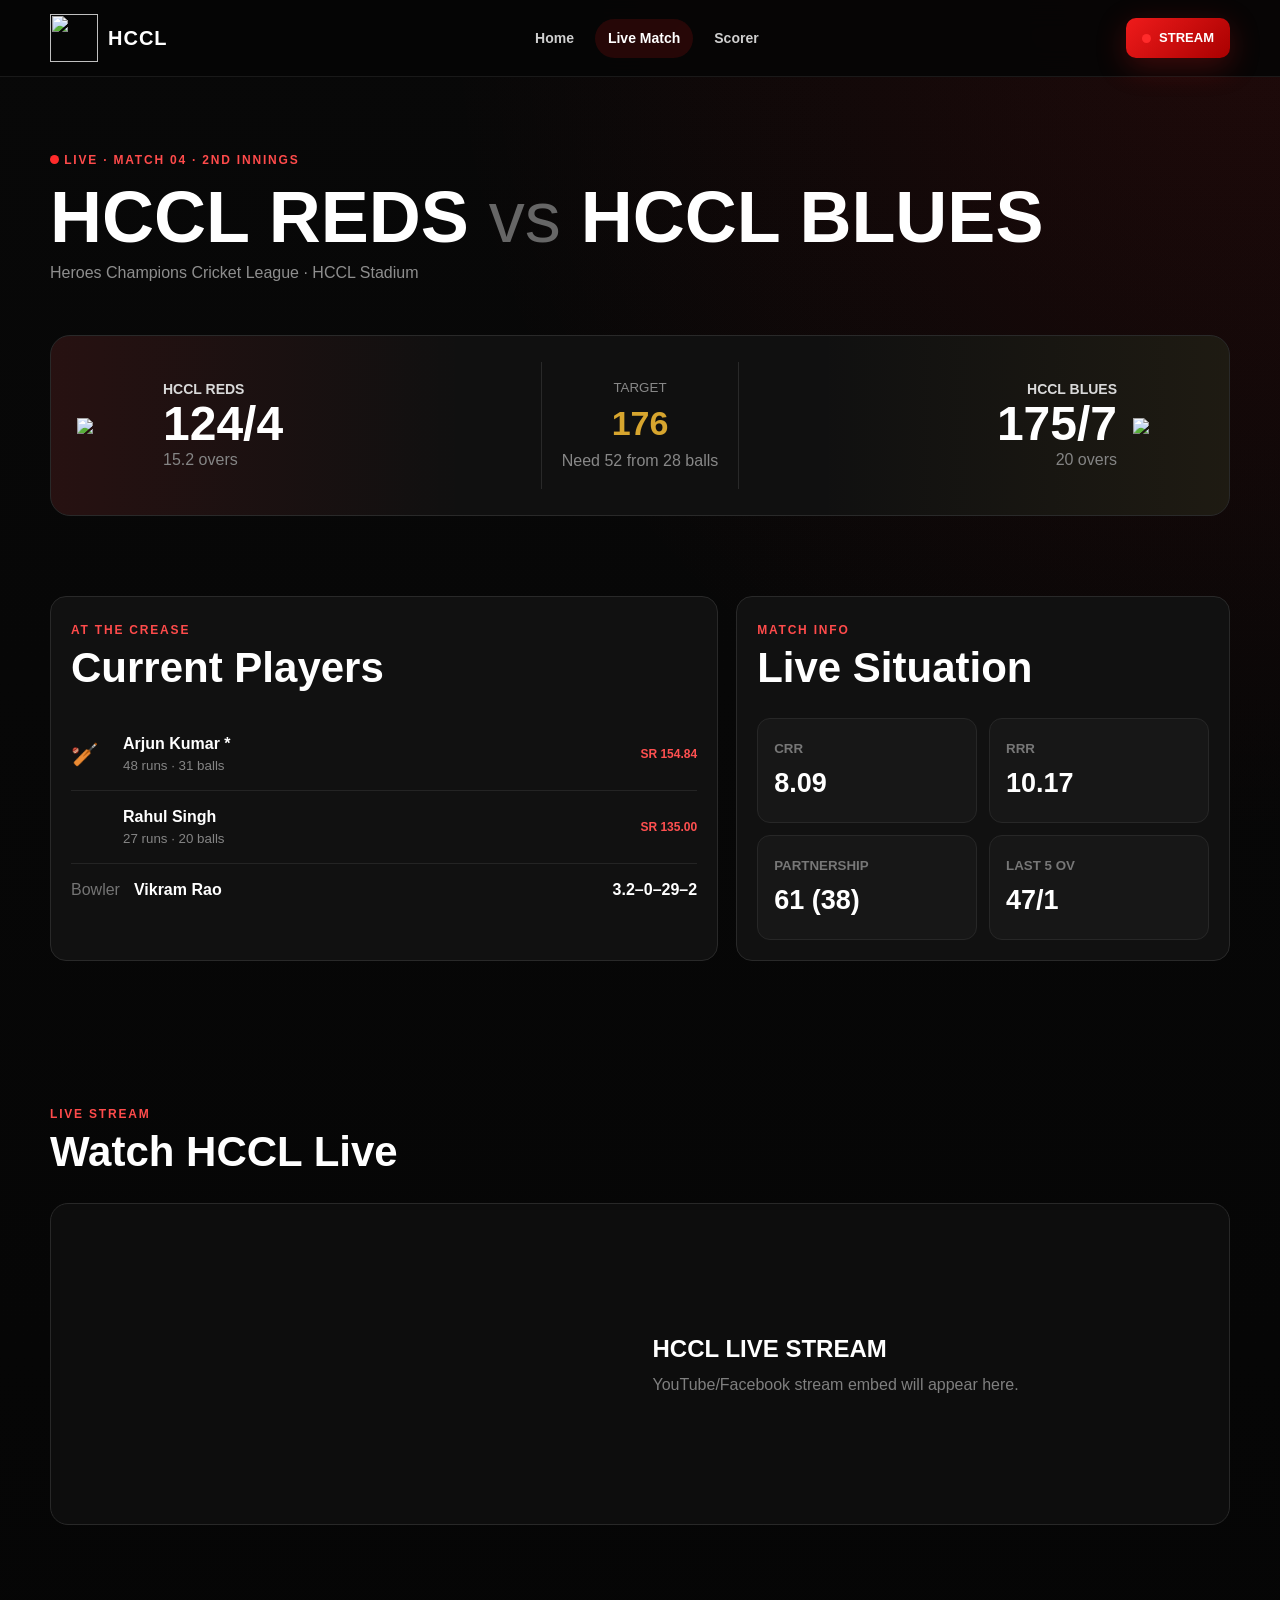
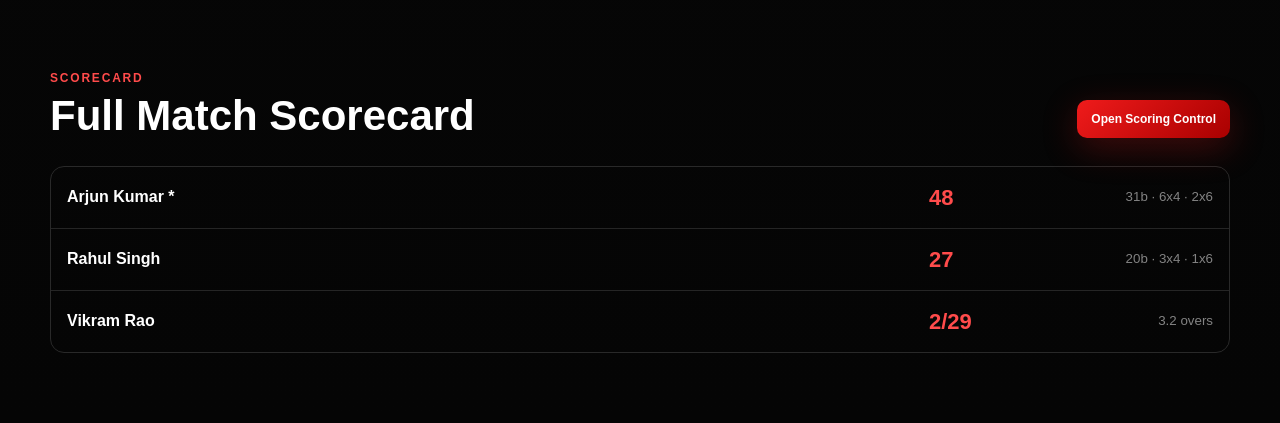
==== match.html @ 3d861602 "Create match.html" ====
<!doctype html>
<html lang="en">
<head>
<meta charset="utf-8">
<meta name="viewport" content="width=device-width,initial-scale=1">
<title>HCCL Live Match</title>
<link rel="stylesheet" href="site.css">
</head>

<body>

<header class="nav">
  <a class="logo" href="index.html">
    <img src="hccl-logo.png">
    <span>HCCL</span>
  </a>

  <nav>
    <a href="index.html">Home</a>
    <a class="active" href="match.html">Live Match</a>
    <a href="scorer.html">Scorer</a>
  </nav>

  <a class="live-nav" href="overlay.html">
    <i></i> STREAM
  </a>
</header>

<main>

<section class="match-hero">
  <span class="tag">
    <i class="red-dot"></i>
    LIVE · MATCH 04 · 2ND INNINGS
  </span>

  <h1>
    HCCL REDS
    <em>vs</em>
    HCCL BLUES
  </h1>

  <p>
    Heroes Champions Cricket League · HCCL Stadium
  </p>
</section>


<section class="big-score">

  <div class="big-team">
    <img src="hccl-logo.png">
    <b>HCCL REDS</b>
    <strong id="mscore">124/4</strong>
    <span id="movers">15.2 overs</span>
  </div>

  <div class="target-box">
    <small>TARGET</small>
    <strong>176</strong>
    <span>Need 52 from 28 balls</span>
  </div>

  <div class="big-team">
    <img src="hccl-logo.png">
    <b>HCCL BLUES</b>
    <strong>175/7</strong>
    <span>20 overs</span>
  </div>

</section>


<section class="section live-layout">

  <article class="live-panel">

    <div class="section-head">
      <div>
        <span class="tag">AT THE CREASE</span>
        <h2>Current Players</h2>
      </div>
    </div>

    <div class="batter">
      <span>🏏</span>
      <div>
        <b>Arjun Kumar *</b>
        <small>48 runs · 31 balls</small>
      </div>
      <strong>SR 154.84</strong>
    </div>

    <div class="batter">
      <span></span>
      <div>
        <b>Rahul Singh</b>
        <small>27 runs · 20 balls</small>
      </div>
      <strong>SR 135.00</strong>
    </div>

    <div class="bowler-line">
      <span>Bowler</span>
      <b>Vikram Rao</b>
      <strong>3.2–0–29–2</strong>
    </div>

  </article>


  <article class="live-panel">

    <div class="section-head">
      <div>
        <span class="tag">MATCH INFO</span>
        <h2>Live Situation</h2>
      </div>
    </div>

    <div class="stats-grid">

      <div>
        <small>CRR</small>
        <b>8.09</b>
      </div>

      <div>
        <small>RRR</small>
        <b>10.17</b>
      </div>

      <div>
        <small>PARTNERSHIP</small>
        <b>61 (38)</b>
      </div>

      <div>
        <small>LAST 5 OV</small>
        <b>47/1</b>
      </div>

    </div>

  </article>

</section>


<section class="section">

  <div class="section-head">
    <div>
      <span class="tag">LIVE STREAM</span>
      <h2>Watch HCCL Live</h2>
    </div>
  </div>

  <div class="stream-placeholder">

    <video
      src="hccl-logo-animated.mp4"
      autoplay
      muted
      loop
      playsinline>
    </video>

    <div>
      <b>HCCL LIVE STREAM</b>
      <span>
        YouTube/Facebook stream embed will appear here.
      </span>
    </div>

  </div>

</section>


<section class="section">

  <div class="section-head">

    <div>
      <span class="tag">SCORECARD</span>
      <h2>Full Match Scorecard</h2>
    </div>

    <a class="primary small" href="scorer.html">
      Open Scoring Control
    </a>

  </div>

  <div class="scorecard-demo">

    <div>
      <b>Arjun Kumar *</b>
      <span>48</span>
      <small>31b · 6x4 · 2x6</small>
    </div>

    <div>
      <b>Rahul Singh</b>
      <span>27</span>
      <small>20b · 3x4 · 1x6</small>
    </div>

    <div>
      <b>Vikram Rao</b>
      <span>2/29</span>
      <small>3.2 overs</small>
    </div>

  </div>

</section>

</main>

<script src="site.js"></script>

</body>
</html>
---- site.css ----
:root{
  --bg:#070707;
  --panel:#101010;
  --panel-2:#171717;
  --text:#ffffff;
  --muted:#b8b8b8;
  --red:#ef1b1b;
  --red-dark:#a90000;
  --gold:#d7a52e;
  --line:#2b2b2b;
  --green:#22c55e;
  --max:1180px;
}

*{
  box-sizing:border-box;
  margin:0;
  padding:0;
}

html{
  scroll-behavior:smooth;
}

body{
  font-family:Arial,Helvetica,sans-serif;
  background:
    radial-gradient(circle at top right, rgba(239,27,27,.10), transparent 35%),
    linear-gradient(180deg,#080808 0%,#050505 100%);
  color:var(--text);
  line-height:1.5;
  min-height:100vh;
}

a{
  color:inherit;
  text-decoration:none;
}

img,
video{
  max-width:100%;
  display:block;
}

button{
  font:inherit;
}

/* =========================
   TOP NAVIGATION
========================= */

.nav{
  position:sticky;
  top:0;
  z-index:1000;
  width:100%;
  display:flex;
  align-items:center;
  justify-content:space-between;
  gap:24px;
  padding:14px max(24px,calc((100% - var(--max))/2));
  background:rgba(6,6,6,.92);
  border-bottom:1px solid rgba(255,255,255,.08);
  backdrop-filter:blur(14px);
}

.logo{
  display:flex;
  align-items:center;
  gap:10px;
  font-weight:900;
  letter-spacing:1px;
}

.logo img{
  width:48px;
  height:48px;
  object-fit:contain;
}

.logo span{
  font-size:20px;
  color:white;
}

.nav nav{
  display:flex;
  align-items:center;
  gap:8px;
}

.nav nav a{
  padding:9px 13px;
  color:#cfcfcf;
  border-radius:999px;
  font-size:14px;
  font-weight:700;
  transition:.25s ease;
}

.nav nav a:hover,
.nav nav a.active{
  color:white;
  background:rgba(239,27,27,.14);
}

.live-nav{
  display:inline-flex;
  align-items:center;
  gap:8px;
  padding:10px 16px;
  background:linear-gradient(135deg,var(--red),var(--red-dark));
  color:white;
  border-radius:10px;
  font-weight:900;
  font-size:13px;
  box-shadow:0 8px 30px rgba(239,27,27,.25);
}

.live-nav i,
.dot,
.red-dot{
  width:9px;
  height:9px;
  border-radius:50%;
  background:#ff2b2b;
  display:inline-block;
  box-shadow:0 0 0 0 rgba(255,43,43,.7);
  animation:pulse 1.4s infinite;
}

@keyframes pulse{
  0%{box-shadow:0 0 0 0 rgba(255,43,43,.7);}
  70%{box-shadow:0 0 0 10px rgba(255,43,43,0);}
  100%{box-shadow:0 0 0 0 rgba(255,43,43,0);}
}

/* =========================
   COMMON
========================= */

main{
  width:100%;
}

.section{
  width:min(var(--max),calc(100% - 32px));
  margin:0 auto;
  padding:70px 0;
}

.section.dark{
  width:100%;
  max-width:none;
  padding-left:max(16px,calc((100% - var(--max))/2));
  padding-right:max(16px,calc((100% - var(--max))/2));
  background:linear-gradient(180deg,#0f0f0f,#090909);
  border-top:1px solid var(--line);
  border-bottom:1px solid var(--line);
}

.tag{
  display:inline-block;
  color:#ff4b4b;
  font-size:12px;
  letter-spacing:1.8px;
  font-weight:900;
  text-transform:uppercase;
}

.section-head{
  display:flex;
  align-items:flex-end;
  justify-content:space-between;
  gap:24px;
  margin-bottom:28px;
}

.section-head h2{
  margin-top:5px;
  font-size:clamp(28px,4vw,42px);
  line-height:1.05;
}

/* =========================
   HERO
========================= */

.hero{
  width:min(var(--max),calc(100% - 32px));
  margin:0 auto;
  min-height:620px;
  display:grid;
  grid-template-columns:1.05fr .95fr;
  align-items:center;
  gap:50px;
  padding:70px 0;
}

.hero-copy h1{
  margin:14px 0 18px;
  font-size:clamp(58px,8vw,110px);
  line-height:.86;
  letter-spacing:-4px;
  font-weight:1000;
}

.hero-copy h1 em{
  font-style:normal;
  color:var(--red);
  text-shadow:0 0 35px rgba(239,27,27,.32);
}

.hero-copy p{
  max-width:610px;
  color:#bdbdbd;
  font-size:17px;
}

.hero-actions{
  display:flex;
  flex-wrap:wrap;
  gap:12px;
  margin-top:28px;
}

.primary,
.secondary{
  display:inline-flex;
  align-items:center;
  justify-content:center;
  min-height:46px;
  padding:0 18px;
  border-radius:10px;
  font-weight:900;
  font-size:14px;
}

.primary{
  color:white;
  background:linear-gradient(135deg,var(--red),var(--red-dark));
  box-shadow:0 10px 35px rgba(239,27,27,.25);
}

.secondary{
  border:1px solid #333;
  background:#111;
  color:#ddd;
}

.primary.small{
  min-height:38px;
  padding:0 14px;
  font-size:12px;
}

.hero-art{
  position:relative;
  min-height:470px;
  display:flex;
  align-items:center;
  justify-content:center;
}

.hero-art video{
  position:relative;
  z-index:3;
  width:min(560px,100%);
  filter:drop-shadow(0 30px 45px rgba(0,0,0,.7));
}

.orbit{
  position:absolute;
  border:1px solid rgba(255,255,255,.13);
  border-radius:50%;
}

.orbit.one{
  width:430px;
  height:430px;
  animation:spin 18s linear infinite;
}

.orbit.two{
  width:540px;
  height:540px;
  border-color:rgba(239,27,27,.14);
  animation:spin 26s linear infinite reverse;
}

@keyframes spin{
  to{transform:rotate(360deg);}
}

.float-label{
  position:absolute;
  z-index:5;
  padding:8px 12px;
  border:1px solid rgba(255,255,255,.16);
  background:rgba(16,16,16,.82);
  backdrop-filter:blur(8px);
  border-radius:999px;
  font-size:11px;
  font-weight:900;
  letter-spacing:1px;
  box-shadow:0 10px 25px rgba(0,0,0,.25);
}

.l1{left:0;top:26%;}
.l2{right:2%;top:18%;}
.l3{right:2%;bottom:20%;}

/* =========================
   LIVE STRIP
========================= */

.live-strip{
  width:min(var(--max),calc(100% - 32px));
  margin:0 auto 35px;
  display:grid;
  grid-template-columns:1.1fr 1fr auto 1fr auto;
  align-items:center;
  gap:16px;
  padding:18px 20px;
  background:
    linear-gradient(90deg,rgba(239,27,27,.16),rgba(255,255,255,.02)),
    #0f0f0f;
  border:1px solid rgba(255,255,255,.09);
  border-radius:18px;
  box-shadow:0 18px 50px rgba(0,0,0,.3);
}

.live-title{
  display:flex;
  align-items:center;
  gap:8px;
  flex-wrap:wrap;
}

.live-title b{
  color:#ff4a4a;
}

.live-title small{
  width:100%;
  color:#929292;
}

.live-team{
  display:grid;
  grid-template-columns:42px 1fr;
  align-items:center;
  gap:2px 10px;
}

.live-team img{
  width:42px;
  grid-row:1/3;
}

.live-team span,
.live-team strong{
  font-weight:900;
}

.live-team small{
  color:#999;
}

.live-team.right{
  text-align:right;
  grid-template-columns:1fr 42px;
}

.live-team.right img{
  grid-column:2;
  grid-row:1/3;
}

.vs{
  font-weight:900;
  color:#555;
}

.live-strip>a{
  color:white;
  font-size:12px;
  font-weight:900;
  padding:10px 12px;
  border-radius:8px;
  background:var(--red);
}

/* =========================
   FILTER BUTTONS
========================= */

.filter{
  display:flex;
  gap:8px;
  flex-wrap:wrap;
}

.filter button{
  border:1px solid #333;
  background:#111;
  color:#aaa;
  padding:8px 12px;
  border-radius:999px;
  cursor:pointer;
  font-size:12px;
  font-weight:800;
}

.filter button.on,
.filter button:hover{
  background:var(--red);
  border-color:var(--red);
  color:white;
}

/* =========================
   MATCH CARDS
========================= */

.matches{
  display:grid;
  grid-template-columns:repeat(2,minmax(0,1fr));
  gap:18px;
}

.match-card{
  background:linear-gradient(180deg,#151515,#0d0d0d);
  border:1px solid #262626;
  border-radius:18px;
  padding:20px;
  transition:.25s ease;
  box-shadow:0 15px 35px rgba(0,0,0,.15);
}

.match-card:hover{
  transform:translateY(-3px);
  border-color:#3b3b3b;
}

.match-card.live{
  border-color:rgba(239,27,27,.55);
  box-shadow:0 0 0 1px rgba(239,27,27,.08),0 18px 40px rgba(239,27,27,.08);
}

.status{
  display:inline-flex;
  align-items:center;
  gap:7px;
  padding:6px 9px;
  border-radius:999px;
  font-size:10px;
  font-weight:900;
  letter-spacing:.6px;
}

.live-status{
  color:#ff6262;
  background:rgba(239,27,27,.12);
}

.upcoming{
  color:#f1c35e;
  background:rgba(215,165,46,.10);
}

.completed{
  color:#a3a3a3;
  background:#1c1c1c;
}

.status i{
  width:7px;
  height:7px;
  border-radius:50%;
  background:#ff3333;
}

.meta{
  margin-top:10px;
  color:#767676;
  font-size:11px;
  font-weight:800;
}

.matchup{
  display:grid;
  grid-template-columns:1fr auto 1fr;
  align-items:center;
  gap:14px;
  margin-top:25px;
}

.matchup>div{
  min-width:0;
}

.matchup>div:last-child{
  text-align:right;
}

.matchup img{
  width:48px;
  height:48px;
  object-fit:contain;
  margin-bottom:6px;
}

.matchup>div:last-child img{
  margin-left:auto;
}

.matchup b,
.matchup strong,
.matchup small{
  display:block;
}

.matchup b{
  font-size:15px;
}

.matchup strong{
  margin-top:4px;
  font-size:24px;
}

.matchup small{
  color:#888;
}

.matchup>span{
  color:#555;
  font-size:11px;
  font-weight:900;
}

.card-actions{
  display:flex;
  gap:10px;
  margin-top:20px;
}

.card-actions a{
  flex:1;
  text-align:center;
  padding:10px;
  border-radius:8px;
  background:#202020;
  border:1px solid #2e2e2e;
  font-size:12px;
  font-weight:900;
}

.card-actions a:first-child{
  background:var(--red);
  border-color:var(--red);
}

.countdown,
.result{
  margin-top:20px;
  padding-top:14px;
  border-top:1px solid #242424;
  color:#bdbdbd;
  font-size:13px;
  font-weight:700;
}

/* =========================
   TEAMS
========================= */

.teams{
  display:grid;
  grid-template-columns:repeat(4,minmax(0,1fr));
  gap:14px;
}

.team-card{
  padding:18px;
  min-height:170px;
  display:flex;
  flex-direction:column;
  align-items:flex-start;
  justify-content:flex-end;
  background:
    radial-gradient(circle at top right,rgba(239,27,27,.13),transparent 40%),
    #151515;
  border:1px solid #282828;
  border-radius:16px;
  transition:.25s ease;
}

.team-card:hover{
  transform:translateY(-4px);
  border-color:#454545;
}

.team-card img{
  width:72px;
  margin-bottom:auto;
}

.team-card b{
  font-size:16px;
}

.team-card span{
  margin-top:5px;
  color:#ff4d4d;
  font-size:11px;
  font-weight:900;
}

/* =========================
   POINTS TABLE
========================= */

.points{
  overflow:hidden;
  border:1px solid #292929;
  border-radius:16px;
  background:#0f0f0f;
}

.points>div{
  display:grid;
  grid-template-columns:50px minmax(170px,2fr) repeat(5,minmax(60px,1fr));
  align-items:center;
  min-height:56px;
  padding:0 16px;
  border-bottom:1px solid #232323;
}

.points>div:last-child{
  border-bottom:none;
}

.points .pt-head{
  min-height:46px;
  color:#777;
  background:#151515;
  font-size:10px;
  font-weight:900;
}

.points strong{
  color:#ff4d4d;
}

/* =========================
   FOOTER
========================= */

footer{
  width:min(var(--max),calc(100% - 32px));
  margin:0 auto;
  min-height:130px;
  display:flex;
  align-items:center;
  gap:14px;
  border-top:1px solid #242424;
  color:#8d8d8d;
}

footer img{
  width:52px;
}

footer span{
  color:#ddd;
  font-weight:800;
}

footer small{
  margin-left:auto;
}

/* =========================
   LIVE MATCH PAGE
========================= */

.match-hero{
  width:min(var(--max),calc(100% - 32px));
  margin:0 auto;
  padding:70px 0 30px;
}

.match-hero h1{
  margin-top:12px;
  font-size:clamp(38px,6vw,72px);
  line-height:.95;
}

.match-hero h1 em{
  color:#666;
  font-style:normal;
  font-weight:400;
}

.match-hero p{
  margin-top:10px;
  color:#8e8e8e;
}

.big-score{
  width:min(var(--max),calc(100% - 32px));
  margin:20px auto 10px;
  display:grid;
  grid-template-columns:1fr auto 1fr;
  align-items:center;
  gap:20px;
  padding:26px;
  border:1px solid #292929;
  border-radius:20px;
  background:
    linear-gradient(90deg,rgba(239,27,27,.10),transparent 35%,transparent 65%,rgba(215,165,46,.07)),
    #101010;
}

.big-team{
  display:grid;
  grid-template-columns:70px 1fr;
  align-items:center;
  gap:0 16px;
}

.big-team:last-child{
  text-align:right;
  grid-template-columns:1fr 70px;
}

.big-team img{
  width:70px;
  grid-row:1/4;
}

.big-team:last-child img{
  grid-column:2;
}

.big-team b{
  color:#d9d9d9;
  font-size:14px;
}

.big-team strong{
  font-size:48px;
  line-height:1;
}

.big-team span{
  color:#858585;
}

.target-box{
  min-width:150px;
  text-align:center;
  padding:16px 20px;
  border-left:1px solid #292929;
  border-right:1px solid #292929;
}

.target-box small,
.target-box span{
  display:block;
  color:#888;
}

.target-box strong{
  display:block;
  font-size:34px;
  color:var(--gold);
}

.live-layout{
  display:grid;
  grid-template-columns:1.15fr .85fr;
  gap:18px;
}

.live-panel{
  padding:20px;
  background:#111;
  border:1px solid #292929;
  border-radius:16px;
}

.batter{
  display:grid;
  grid-template-columns:40px 1fr auto;
  gap:12px;
  align-items:center;
  padding:14px 0;
  border-bottom:1px solid #242424;
}

.batter span:first-child{
  font-size:22px;
}

.batter div b,
.batter div small{
  display:block;
}

.batter div small{
  color:#858585;
}

.batter strong{
  font-size:12px;
  color:#ff5050;
}

.bowler-line{
  display:grid;
  grid-template-columns:auto 1fr auto;
  gap:14px;
  align-items:center;
  padding-top:14px;
}

.bowler-line span{
  color:#747474;
}

.stats-grid{
  display:grid;
  grid-template-columns:repeat(2,1fr);
  gap:12px;
}

.stats-grid>div{
  min-height:105px;
  padding:16px;
  background:#171717;
  border:1px solid #272727;
  border-radius:13px;
  display:flex;
  flex-direction:column;
  justify-content:center;
}

.stats-grid small{
  color:#777;
  font-weight:900;
}

.stats-grid b{
  margin-top:4px;
  font-size:27px;
}

.stream-placeholder{
  min-height:300px;
  border-radius:18px;
  border:1px solid #282828;
  background:#0d0d0d;
  display:grid;
  grid-template-columns:1fr 1fr;
  align-items:center;
  gap:25px;
  overflow:hidden;
  padding:30px;
}

.stream-placeholder video{
  width:100%;
  max-height:260px;
  object-fit:contain;
}

.stream-placeholder div{
  display:flex;
  flex-direction:column;
}

.stream-placeholder b{
  font-size:24px;
}

.stream-placeholder span{
  color:#7f7f7f;
  margin-top:6px;
}

.scorecard-demo{
  overflow:hidden;
  border:1px solid #292929;
  border-radius:14px;
}

.scorecard-demo>div{
  display:grid;
  grid-template-columns:1fr 90px 180px;
  gap:14px;
  align-items:center;
  padding:14px 16px;
  border-bottom:1px solid #252525;
}

.scorecard-demo>div:last-child{
  border-bottom:none;
}

.scorecard-demo span{
  font-size:22px;
  font-weight:900;
  color:#ff4b4b;
}

.scorecard-demo small{
  color:#838383;
  text-align:right;
}

/* =========================
   MOBILE
========================= */

@media (max-width:900px){

  .nav{
    flex-wrap:wrap;
    padding:12px 16px;
  }

  .nav nav{
    order:3;
    width:100%;
    overflow-x:auto;
    padding-bottom:2px;
  }

  .nav nav a{
    white-space:nowrap;
  }

  .hero{
    grid-template-columns:1fr;
    padding-top:45px;
  }

  .hero-copy h1{
    letter-spacing:-2px;
  }

  .hero-art{
    min-height:350px;
  }

  .orbit.one{
    width:300px;
    height:300px;
  }

  .orbit.two{
    width:360px;
    height:360px;
  }

  .live-strip{
    grid-template-columns:1fr;
  }

  .live-team.right{
    text-align:left;
    grid-template-columns:42px 1fr;
  }

  .live-team.right img{
    grid-column:1;
  }

  .vs{
    display:none;
  }

  .matches{
    grid-template-columns:1fr;
  }

  .teams{
    grid-template-columns:repeat(2,1fr);
  }

  .section-head{
    align-items:flex-start;
    flex-direction:column;
  }

  .big-score{
    grid-template-columns:1fr;
  }

  .big-team:last-child{
    text-align:left;
    grid-template-columns:70px 1fr;
  }

  .big-team:last-child img{
    grid-column:1;
  }

  .target-box{
    border-left:none;
    border-right:none;
    border-top:1px solid #292929;
    border-bottom:1px solid #292929;
  }

  .live-layout{
    grid-template-columns:1fr;
  }

  .stream-placeholder{
    grid-template-columns:1fr;
  }
}

@media (max-width:620px){

  .logo span{
    display:none;
  }

  .live-nav{
    padding:9px 11px;
    font-size:11px;
  }

  .hero{
    min-height:auto;
  }

  .hero-copy h1{
    font-size:58px;
  }

  .hero-art{
    min-height:280px;
  }

  .float-label{
    font-size:9px;
  }

  .teams{
    grid-template-columns:1fr;
  }

  .points{
    overflow-x:auto;
  }

  .points>div{
    min-width:680px;
  }

  .matchup{
    gap:8px;
  }

  .matchup strong{
    font-size:20px;
  }

  footer{
    flex-wrap:wrap;
    padding:25px 0;
  }

  footer small{
    width:100%;
    margin-left:0;
  }

  .big-team{
    grid-template-columns:55px 1fr;
  }

  .big-team img{
    width:55px;
  }

  .big-team strong{
    font-size:38px;
  }

  .scorecard-demo>div{
    grid-template-columns:1fr auto;
  }

  .scorecard-demo small{
    grid-column:1/3;
    text-align:left;
  }
}
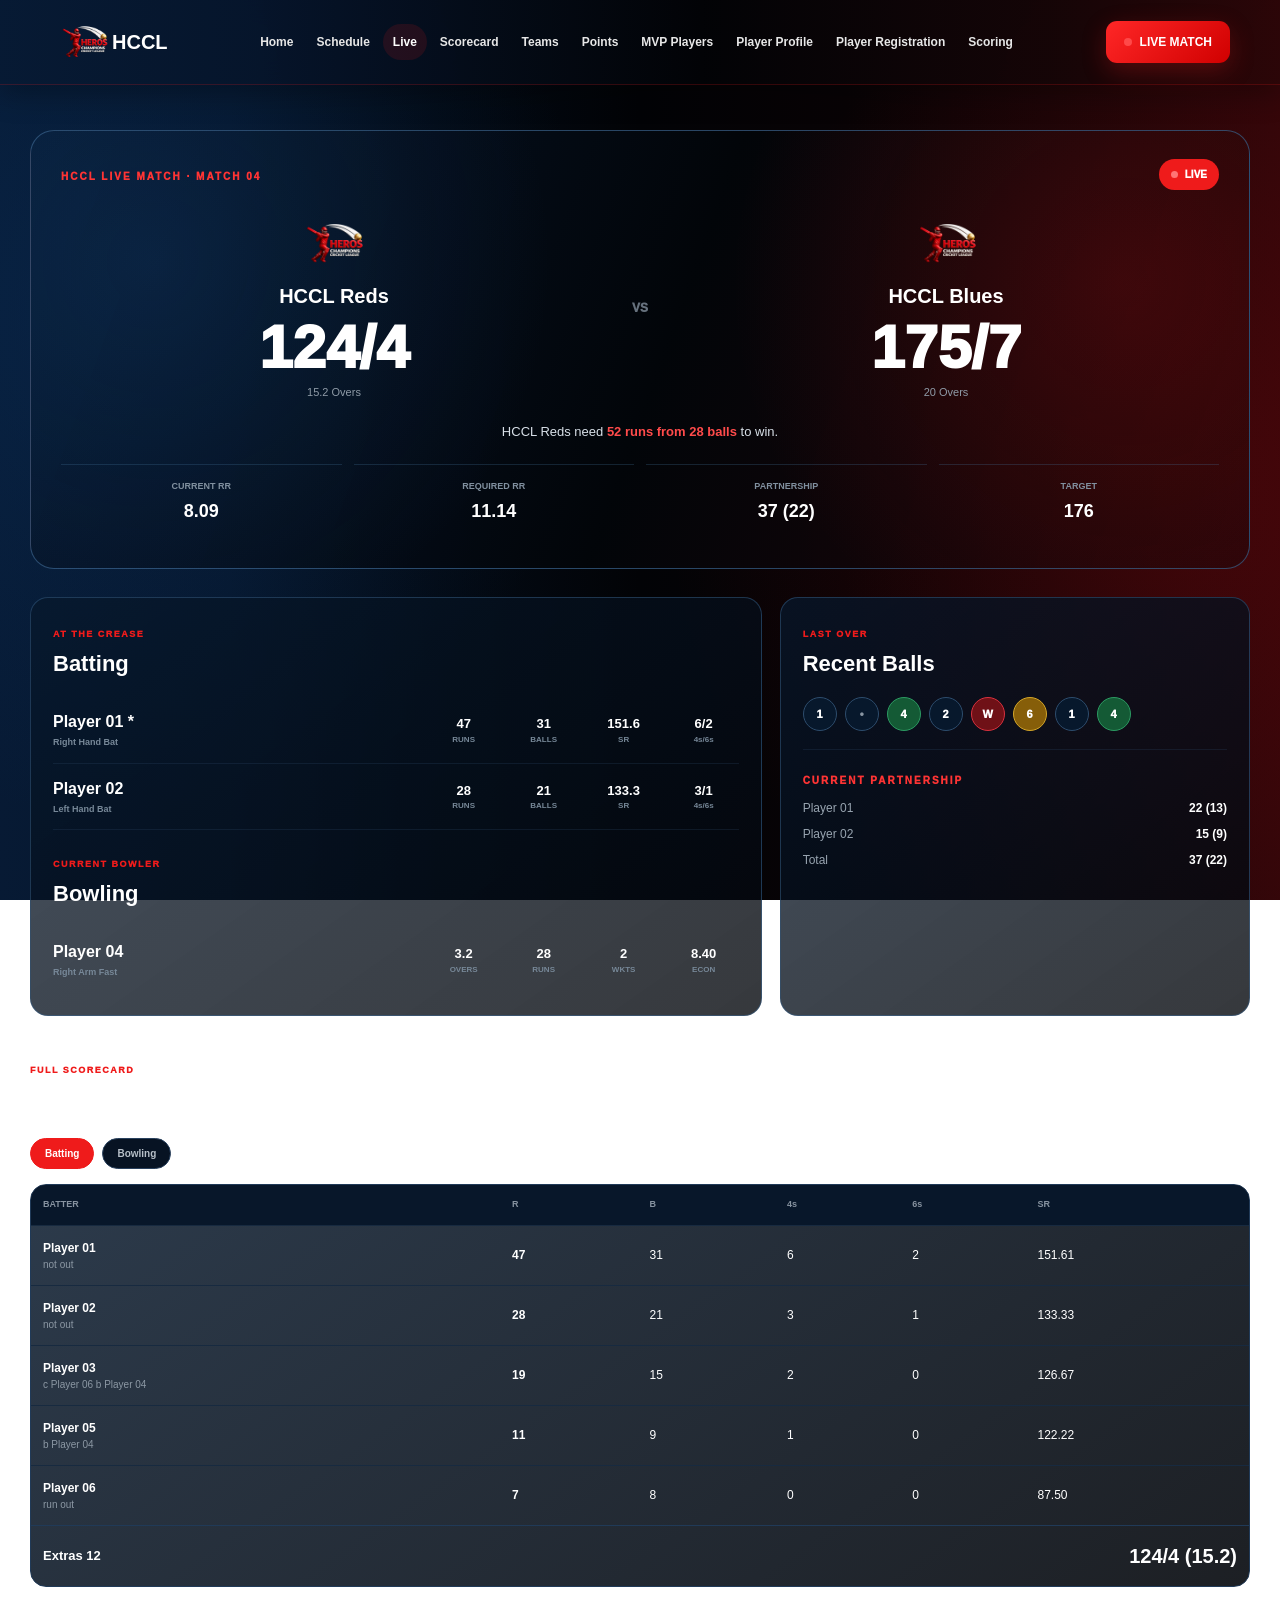
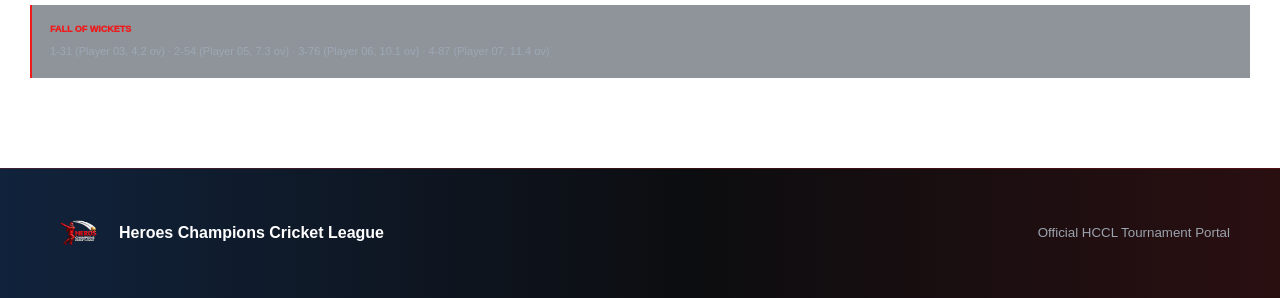
==== commit 1517e51c: "Update title and navigation in match.html" ====
--- a/match.html
+++ b/match.html
@@ -3,223 +3,1494 @@
 <head>
 <meta charset="utf-8">
 <meta name="viewport" content="width=device-width,initial-scale=1">
-<title>HCCL Live Match</title>
+
+<title>HCCL — Live Match</title>
+
 <link rel="stylesheet" href="site.css">
+
+<style>
+
+/* =====================================================
+   PAGE
+===================================================== */
+
+.match-page{
+  width:min(1220px,calc(100% - 30px));
+  margin:auto;
+  padding:45px 0 90px;
+}
+
+
+/* =====================================================
+   LIVE HERO
+===================================================== */
+
+.live-match-hero{
+  position:relative;
+  overflow:hidden;
+
+  padding:28px 30px;
+
+  border:1px solid rgba(57,99,140,.70);
+  border-radius:24px;
+
+  background:
+    radial-gradient(
+      circle at 10% 30%,
+      rgba(25,84,143,.22),
+      transparent 35%
+    ),
+    radial-gradient(
+      circle at 90% 35%,
+      rgba(239,27,27,.17),
+      transparent 35%
+    ),
+    linear-gradient(
+      110deg,
+      rgba(7,26,52,.92),
+      rgba(2,5,9,.97) 52%,
+      rgba(36,5,8,.88)
+    );
+}
+
+.live-top{
+  display:flex;
+  justify-content:space-between;
+  align-items:center;
+  gap:15px;
+}
+
+.live-kicker{
+  color:#ff3434;
+  font-size:10px;
+  font-weight:1000;
+  letter-spacing:2px;
+}
+
+.live-pill{
+  display:inline-flex;
+  align-items:center;
+  gap:7px;
+
+  padding:8px 12px;
+
+  border-radius:999px;
+
+  background:#ef1b1b;
+
+  font-size:10px;
+  font-weight:1000;
+}
+
+.live-dot{
+  width:7px;
+  height:7px;
+  border-radius:50%;
+  background:#ff7575;
+}
+
+
+/* SCORE HERO */
+
+.score-hero{
+  display:grid;
+  grid-template-columns:1fr auto 1fr;
+  align-items:center;
+  gap:25px;
+
+  margin-top:25px;
+}
+
+.score-team{
+  text-align:center;
+}
+
+.score-team img{
+  width:85px;
+  margin:0 auto 9px;
+}
+
+.score-team h2{
+  font-size:20px;
+}
+
+.score-big{
+  margin-top:7px;
+
+  font-size:clamp(38px,5vw,60px);
+  font-weight:1000;
+  line-height:1;
+}
+
+.score-overs{
+  color:#8f9ba7;
+  font-size:11px;
+  margin-top:6px;
+}
+
+.score-vs{
+  color:#66717d;
+  font-size:12px;
+  font-weight:1000;
+}
+
+
+/* MATCH MESSAGE */
+
+.match-message{
+  margin-top:22px;
+  text-align:center;
+
+  color:#d8e0e8;
+
+  font-size:13px;
+}
+
+.match-message strong{
+  color:#ff4b4b;
+}
+
+
+/* =====================================================
+   MATCH METRICS
+===================================================== */
+
+.match-metrics{
+  display:grid;
+  grid-template-columns:repeat(4,1fr);
+  gap:12px;
+
+  margin-top:22px;
+}
+
+.metric{
+  padding:15px;
+
+  text-align:center;
+
+  border-top:1px solid rgba(67,111,152,.28);
+}
+
+.metric small{
+  display:block;
+  color:#81909f;
+  font-size:9px;
+  font-weight:900;
+}
+
+.metric strong{
+  display:block;
+  margin-top:5px;
+  font-size:18px;
+}
+
+
+/* =====================================================
+   CURRENT PLAY
+===================================================== */
+
+.live-grid{
+  display:grid;
+  grid-template-columns:1.4fr .9fr;
+  gap:18px;
+
+  margin-top:28px;
+}
+
+.open-panel{
+  border:1px solid rgba(51,92,131,.55);
+  border-radius:18px;
+
+  padding:22px;
+
+  background:
+    linear-gradient(
+      145deg,
+      rgba(7,24,44,.75),
+      rgba(4,7,12,.80)
+    );
+}
+
+.panel-head{
+  display:flex;
+  justify-content:space-between;
+  align-items:end;
+  gap:15px;
+  margin-bottom:17px;
+}
+
+.panel-head span{
+  color:#ef1b1b;
+  font-size:9px;
+  font-weight:1000;
+  letter-spacing:1.5px;
+}
+
+.panel-head h3{
+  margin-top:3px;
+  font-size:22px;
+}
+
+
+/* CURRENT BATTERS */
+
+.current-player{
+  display:grid;
+  grid-template-columns:1fr repeat(4,70px);
+  align-items:center;
+  gap:10px;
+
+  padding:13px 0;
+
+  border-bottom:1px solid rgba(48,78,108,.24);
+}
+
+.current-player:last-child{
+  border-bottom:0;
+}
+
+.player-name{
+  font-weight:900;
+}
+
+.player-name a{
+  color:#fff;
+}
+
+.player-name small{
+  display:block;
+  color:#778898;
+  font-size:9px;
+  margin-top:2px;
+}
+
+.current-player b{
+  text-align:center;
+  font-size:13px;
+}
+
+.current-player b small{
+  display:block;
+  color:#778898;
+  font-size:8px;
+  font-weight:900;
+}
+
+
+/* BOWLER */
+
+.bowler-line{
+  display:grid;
+  grid-template-columns:1fr repeat(4,70px);
+  align-items:center;
+  gap:10px;
+
+  padding:13px 0;
+}
+
+.bowler-line b{
+  text-align:center;
+  font-size:13px;
+}
+
+.bowler-line b small{
+  display:block;
+  color:#778898;
+  font-size:8px;
+}
+
+
+/* RECENT BALLS */
+
+.recent-balls{
+  display:flex;
+  flex-wrap:wrap;
+  gap:8px;
+}
+
+.ball{
+  width:34px;
+  height:34px;
+
+  display:flex;
+  align-items:center;
+  justify-content:center;
+
+  border-radius:50%;
+
+  background:#07182c;
+  border:1px solid #2d4c6c;
+
+  font-size:11px;
+  font-weight:1000;
+}
+
+.ball.four{
+  background:#145a35;
+  border-color:#2c9a62;
+}
+
+.ball.six{
+  background:#865e09;
+  border-color:#d4a629;
+}
+
+.ball.wicket{
+  background:#6f1117;
+  border-color:#d7313e;
+}
+
+.ball.dot{
+  color:#8995a2;
+}
+
+
+/* PARTNERSHIP */
+
+.partnership{
+  margin-top:18px;
+  padding-top:17px;
+
+  border-top:1px solid rgba(48,78,108,.24);
+}
+
+.partner-row{
+  display:flex;
+  justify-content:space-between;
+  gap:15px;
+
+  margin-top:8px;
+
+  font-size:12px;
+}
+
+.partner-row span{
+  color:#98a4b0;
+}
+
+
+/* =====================================================
+   SCORECARD
+===================================================== */
+
+.scorecard-section{
+  margin-top:40px;
+  scroll-margin-top:110px;
+}
+
+.section-kicker{
+  color:#ef1b1b;
+  font-size:9px;
+  font-weight:1000;
+  letter-spacing:1.5px;
+}
+
+.section-title{
+  margin-top:4px;
+  margin-bottom:14px;
+  font-size:27px;
+}
+
+
+/* TABS */
+
+.score-tabs{
+  display:flex;
+  gap:8px;
+  flex-wrap:wrap;
+  margin-bottom:15px;
+}
+
+.score-tab{
+  padding:9px 14px;
+
+  border:1px solid #29415e;
+  border-radius:999px;
+
+  background:#071323;
+  color:#b7c0c9;
+
+  font-size:10px;
+  font-weight:900;
+
+  cursor:pointer;
+}
+
+.score-tab.active{
+  background:#ef1b1b;
+  border-color:#ef1b1b;
+  color:#fff;
+}
+
+
+/* TABLE */
+
+.score-table-wrap{
+  overflow-x:auto;
+
+  border:1px solid #203a58;
+  border-radius:16px;
+
+  background:
+    linear-gradient(
+      145deg,
+      rgba(7,24,44,.85),
+      rgba(4,7,12,.90)
+    );
+}
+
+.score-table{
+  width:100%;
+  min-width:800px;
+  border-collapse:collapse;
+}
+
+.score-table th{
+  text-align:left;
+
+  padding:13px 12px;
+
+  background:#08172a;
+  color:#8793a0;
+
+  font-size:9px;
+  font-weight:900;
+}
+
+.score-table td{
+  padding:13px 12px;
+
+  border-top:1px solid #172a40;
+
+  font-size:12px;
+}
+
+.score-table td strong{
+  color:#fff;
+}
+
+.dismissal{
+  color:#8c98a4;
+  font-size:10px;
+}
+
+.player-link{
+  color:#fff;
+  font-weight:900;
+}
+
+.player-link:hover{
+  color:#ff4242;
+}
+
+
+/* TOTAL */
+
+.innings-total{
+  display:flex;
+  justify-content:space-between;
+  align-items:center;
+  gap:20px;
+
+  padding:15px 12px;
+
+  border-top:1px solid #203a58;
+
+  font-size:13px;
+  font-weight:900;
+}
+
+.innings-total strong{
+  font-size:20px;
+}
+
+
+/* FALL WICKETS */
+
+.fow{
+  margin-top:18px;
+
+  padding:18px;
+
+  border-left:2px solid #ef1b1b;
+
+  background:rgba(7,19,35,.45);
+}
+
+.fow small{
+  display:block;
+
+  color:#ef1b1b;
+
+  font-size:9px;
+  font-weight:1000;
+
+  margin-bottom:7px;
+}
+
+.fow p{
+  color:#9da8b4;
+  font-size:11px;
+}
+
+
+/* MOBILE */
+
+@media(max-width:850px){
+
+  .live-grid{
+    grid-template-columns:1fr;
+  }
+
+  .match-metrics{
+    grid-template-columns:repeat(2,1fr);
+  }
+
+}
+
+@media(max-width:620px){
+
+  .score-hero{
+    grid-template-columns:1fr;
+  }
+
+  .score-vs{
+    margin:2px 0;
+  }
+
+  .current-player,
+  .bowler-line{
+    grid-template-columns:1.4fr repeat(4,48px);
+    gap:5px;
+  }
+
+  .current-player b,
+  .bowler-line b{
+    font-size:11px;
+  }
+
+}
+
+</style>
 </head>
 
 <body>
 
+
+<!-- =====================================================
+     NAV
+===================================================== -->
+
 <header class="nav">
-  <a class="logo" href="index.html">
-    <img src="hccl-logo.png">
-    <span>HCCL</span>
-  </a>
-
-  <nav>
-    <a href="index.html">Home</a>
-    <a class="active" href="match.html">Live Match</a>
-    <a href="scorer.html">Scorer</a>
-  </nav>
-
-  <a class="live-nav" href="overlay.html">
-    <i></i> STREAM
-  </a>
+
+<a class="logo" href="index.html">
+  <img src="hccl-logo.png" alt="HCCL">
+  <span>HCCL</span>
+</a>
+
+<nav>
+
+<a href="index.html">Home</a>
+<a href="schedule.html">Schedule</a>
+<a class="active" href="match.html">Live</a>
+<a href="#scorecard">Scorecard</a>
+<a href="index.html#teams">Teams</a>
+<a href="index.html#table">Points</a>
+<a href="players.html">MVP Players</a>
+<a href="player-profile.html?id=1">Player Profile</a>
+<a href="registration.html">Player Registration</a>
+<a href="scorer.html">Scoring</a>
+
+</nav>
+
+<a class="live-nav" href="match.html">
+<i></i>
+LIVE MATCH
+</a>
+
 </header>
 
-<main>
-
-<section class="match-hero">
-  <span class="tag">
-    <i class="red-dot"></i>
-    LIVE · MATCH 04 · 2ND INNINGS
-  </span>
-
-  <h1>
-    HCCL REDS
-    <em>vs</em>
-    HCCL BLUES
-  </h1>
-
-  <p>
-    Heroes Champions Cricket League · HCCL Stadium
-  </p>
+
+<main class="match-page">
+
+
+<!-- =====================================================
+     LIVE SCORE HERO
+===================================================== -->
+
+<section class="live-match-hero">
+
+
+<div class="live-top">
+
+<div>
+
+<span class="live-kicker">
+HCCL LIVE MATCH · MATCH 04
+</span>
+
+</div>
+
+
+<div class="live-pill">
+
+<span class="live-dot"></span>
+
+LIVE
+
+</div>
+
+</div>
+
+
+
+<div class="score-hero">
+
+
+<div class="score-team">
+
+<a href="team.html?team=reds">
+
+<img src="hccl-logo.png" alt="HCCL Reds">
+
+<h2>
+HCCL Reds
+</h2>
+
+</a>
+
+<div class="score-big">
+124/4
+</div>
+
+<div class="score-overs">
+15.2 Overs
+</div>
+
+</div>
+
+
+
+<div class="score-vs">
+VS
+</div>
+
+
+
+<div class="score-team">
+
+<a href="team.html?team=blues">
+
+<img src="hccl-logo.png" alt="HCCL Blues">
+
+<h2>
+HCCL Blues
+</h2>
+
+</a>
+
+<div class="score-big">
+175/7
+</div>
+
+<div class="score-overs">
+20 Overs
+</div>
+
+</div>
+
+
+</div>
+
+
+
+<div class="match-message">
+
+HCCL Reds need
+<strong>52 runs from 28 balls</strong>
+to win.
+
+</div>
+
+
+
+<div class="match-metrics">
+
+
+<div class="metric">
+<small>CURRENT RR</small>
+<strong>8.09</strong>
+</div>
+
+
+<div class="metric">
+<small>REQUIRED RR</small>
+<strong>11.14</strong>
+</div>
+
+
+<div class="metric">
+<small>PARTNERSHIP</small>
+<strong>37 (22)</strong>
+</div>
+
+
+<div class="metric">
+<small>TARGET</small>
+<strong>176</strong>
+</div>
+
+
+</div>
+
+
 </section>
 
 
-<section class="big-score">
-
-  <div class="big-team">
-    <img src="hccl-logo.png">
-    <b>HCCL REDS</b>
-    <strong id="mscore">124/4</strong>
-    <span id="movers">15.2 overs</span>
-  </div>
-
-  <div class="target-box">
-    <small>TARGET</small>
-    <strong>176</strong>
-    <span>Need 52 from 28 balls</span>
-  </div>
-
-  <div class="big-team">
-    <img src="hccl-logo.png">
-    <b>HCCL BLUES</b>
-    <strong>175/7</strong>
-    <span>20 overs</span>
-  </div>
+
+<!-- =====================================================
+     CURRENT PLAY
+===================================================== -->
+
+<section class="live-grid">
+
+
+<!-- CURRENT BATTERS -->
+
+<div class="open-panel">
+
+
+<div class="panel-head">
+
+<div>
+
+<span>
+AT THE CREASE
+</span>
+
+<h3>
+Batting
+</h3>
+
+</div>
+
+</div>
+
+
+<div class="current-player">
+
+<div class="player-name">
+
+<a href="player-profile.html?id=1">
+Player 01 *
+</a>
+
+<small>
+Right Hand Bat
+</small>
+
+</div>
+
+<b>
+47
+<small>RUNS</small>
+</b>
+
+<b>
+31
+<small>BALLS</small>
+</b>
+
+<b>
+151.6
+<small>SR</small>
+</b>
+
+<b>
+6/2
+<small>4s/6s</small>
+</b>
+
+</div>
+
+
+<div class="current-player">
+
+<div class="player-name">
+
+<a href="player-profile.html?id=2">
+Player 02
+</a>
+
+<small>
+Left Hand Bat
+</small>
+
+</div>
+
+<b>
+28
+<small>RUNS</small>
+</b>
+
+<b>
+21
+<small>BALLS</small>
+</b>
+
+<b>
+133.3
+<small>SR</small>
+</b>
+
+<b>
+3/1
+<small>4s/6s</small>
+</b>
+
+</div>
+
+
+
+<div style="margin-top:20px">
+
+<div class="panel-head">
+
+<div>
+
+<span>
+CURRENT BOWLER
+</span>
+
+<h3>
+Bowling
+</h3>
+
+</div>
+
+</div>
+
+
+<div class="bowler-line">
+
+<div class="player-name">
+
+<a href="player-profile.html?id=4">
+Player 04
+</a>
+
+<small>
+Right Arm Fast
+</small>
+
+</div>
+
+<b>
+3.2
+<small>OVERS</small>
+</b>
+
+<b>
+28
+<small>RUNS</small>
+</b>
+
+<b>
+2
+<small>WKTS</small>
+</b>
+
+<b>
+8.40
+<small>ECON</small>
+</b>
+
+</div>
+
+</div>
+
+
+</div>
+
+
+
+<!-- RECENT BALLS -->
+
+<div class="open-panel">
+
+
+<div class="panel-head">
+
+<div>
+
+<span>
+LAST OVER
+</span>
+
+<h3>
+Recent Balls
+</h3>
+
+</div>
+
+</div>
+
+
+<div class="recent-balls">
+
+<div class="ball">
+1
+</div>
+
+<div class="ball dot">
+•
+</div>
+
+<div class="ball four">
+4
+</div>
+
+<div class="ball">
+2
+</div>
+
+<div class="ball wicket">
+W
+</div>
+
+<div class="ball six">
+6
+</div>
+
+<div class="ball">
+1
+</div>
+
+<div class="ball four">
+4
+</div>
+
+</div>
+
+
+
+<div class="partnership">
+
+<span class="live-kicker">
+CURRENT PARTNERSHIP
+</span>
+
+
+<div class="partner-row">
+
+<span>
+Player 01
+</span>
+
+<strong>
+22 (13)
+</strong>
+
+</div>
+
+
+<div class="partner-row">
+
+<span>
+Player 02
+</span>
+
+<strong>
+15 (9)
+</strong>
+
+</div>
+
+
+<div class="partner-row">
+
+<span>
+Total
+</span>
+
+<strong>
+37 (22)
+</strong>
+
+</div>
+
+
+</div>
+
+
+</div>
+
 
 </section>
 
 
-<section class="section live-layout">
-
-  <article class="live-panel">
-
-    <div class="section-head">
-      <div>
-        <span class="tag">AT THE CREASE</span>
-        <h2>Current Players</h2>
-      </div>
-    </div>
-
-    <div class="batter">
-      <span>🏏</span>
-      <div>
-        <b>Arjun Kumar *</b>
-        <small>48 runs · 31 balls</small>
-      </div>
-      <strong>SR 154.84</strong>
-    </div>
-
-    <div class="batter">
-      <span></span>
-      <div>
-        <b>Rahul Singh</b>
-        <small>27 runs · 20 balls</small>
-      </div>
-      <strong>SR 135.00</strong>
-    </div>
-
-    <div class="bowler-line">
-      <span>Bowler</span>
-      <b>Vikram Rao</b>
-      <strong>3.2–0–29–2</strong>
-    </div>
-
-  </article>
-
-
-  <article class="live-panel">
-
-    <div class="section-head">
-      <div>
-        <span class="tag">MATCH INFO</span>
-        <h2>Live Situation</h2>
-      </div>
-    </div>
-
-    <div class="stats-grid">
-
-      <div>
-        <small>CRR</small>
-        <b>8.09</b>
-      </div>
-
-      <div>
-        <small>RRR</small>
-        <b>10.17</b>
-      </div>
-
-      <div>
-        <small>PARTNERSHIP</small>
-        <b>61 (38)</b>
-      </div>
-
-      <div>
-        <small>LAST 5 OV</small>
-        <b>47/1</b>
-      </div>
-
-    </div>
-
-  </article>
+
+<!-- =====================================================
+     SCORECARD
+===================================================== -->
+
+<section
+id="scorecard"
+class="scorecard-section">
+
+
+<span class="section-kicker">
+FULL SCORECARD
+</span>
+
+<h2 class="section-title">
+HCCL Reds Innings
+</h2>
+
+
+
+<div class="score-tabs">
+
+<button
+class="score-tab active"
+data-target="battingTable">
+
+Batting
+
+</button>
+
+<button
+class="score-tab"
+data-target="bowlingTable">
+
+Bowling
+
+</button>
+
+</div>
+
+
+
+<!-- BATTING TABLE -->
+
+<div
+class="score-table-wrap"
+id="battingTable">
+
+
+<table class="score-table">
+
+
+<thead>
+
+<tr>
+
+<th>BATTER</th>
+<th>R</th>
+<th>B</th>
+<th>4s</th>
+<th>6s</th>
+<th>SR</th>
+
+</tr>
+
+</thead>
+
+
+<tbody>
+
+
+<tr>
+
+<td>
+
+<a
+class="player-link"
+href="player-profile.html?id=1">
+
+Player 01
+
+</a>
+
+<div class="dismissal">
+not out
+</div>
+
+</td>
+
+<td><strong>47</strong></td>
+<td>31</td>
+<td>6</td>
+<td>2</td>
+<td>151.61</td>
+
+</tr>
+
+
+<tr>
+
+<td>
+
+<a
+class="player-link"
+href="player-profile.html?id=2">
+
+Player 02
+
+</a>
+
+<div class="dismissal">
+not out
+</div>
+
+</td>
+
+<td><strong>28</strong></td>
+<td>21</td>
+<td>3</td>
+<td>1</td>
+<td>133.33</td>
+
+</tr>
+
+
+<tr>
+
+<td>
+
+<a
+class="player-link"
+href="player-profile.html?id=3">
+
+Player 03
+
+</a>
+
+<div class="dismissal">
+c Player 06 b Player 04
+</div>
+
+</td>
+
+<td><strong>19</strong></td>
+<td>15</td>
+<td>2</td>
+<td>0</td>
+<td>126.67</td>
+
+</tr>
+
+
+<tr>
+
+<td>
+
+<a
+class="player-link"
+href="player-profile.html?id=5">
+
+Player 05
+
+</a>
+
+<div class="dismissal">
+b Player 04
+</div>
+
+</td>
+
+<td><strong>11</strong></td>
+<td>9</td>
+<td>1</td>
+<td>0</td>
+<td>122.22</td>
+
+</tr>
+
+
+<tr>
+
+<td>
+
+<a
+class="player-link"
+href="player-profile.html?id=6">
+
+Player 06
+
+</a>
+
+<div class="dismissal">
+run out
+</div>
+
+</td>
+
+<td><strong>7</strong></td>
+<td>8</td>
+<td>0</td>
+<td>0</td>
+<td>87.50</td>
+
+</tr>
+
+
+</tbody>
+
+
+</table>
+
+
+<div class="innings-total">
+
+<span>
+Extras 12
+</span>
+
+<strong>
+124/4 (15.2)
+</strong>
+
+</div>
+
+
+</div>
+
+
+
+<!-- BOWLING TABLE -->
+
+<div
+class="score-table-wrap"
+id="bowlingTable"
+style="display:none">
+
+
+<table class="score-table">
+
+
+<thead>
+
+<tr>
+
+<th>BOWLER</th>
+<th>O</th>
+<th>M</th>
+<th>R</th>
+<th>W</th>
+<th>ECON</th>
+
+</tr>
+
+</thead>
+
+
+<tbody>
+
+
+<tr>
+
+<td>
+
+<a
+class="player-link"
+href="player-profile.html?id=4">
+
+Player 04
+
+</a>
+
+</td>
+
+<td>3.2</td>
+<td>0</td>
+<td>28</td>
+<td><strong>2</strong></td>
+<td>8.40</td>
+
+</tr>
+
+
+<tr>
+
+<td>
+
+<a
+class="player-link"
+href="player-profile.html?id=3">
+
+Player 03
+
+</a>
+
+</td>
+
+<td>4</td>
+<td>0</td>
+<td>25</td>
+<td><strong>1</strong></td>
+<td>6.25</td>
+
+</tr>
+
+
+<tr>
+
+<td>
+
+<a
+class="player-link"
+href="player-profile.html?id=2">
+
+Player 02
+
+</a>
+
+</td>
+
+<td>4</td>
+<td>0</td>
+<td>31</td>
+<td><strong>0</strong></td>
+<td>7.75</td>
+
+</tr>
+
+
+<tr>
+
+<td>
+
+<a
+class="player-link"
+href="player-profile.html?id=5">
+
+Player 05
+
+</a>
+
+</td>
+
+<td>4</td>
+<td>0</td>
+<td>38</td>
+<td><strong>1</strong></td>
+<td>9.50</td>
+
+</tr>
+
+
+</tbody>
+
+
+</table>
+
+
+</div>
+
+
+
+<!-- FALL OF WICKETS -->
+
+<div class="fow">
+
+<small>
+FALL OF WICKETS
+</small>
+
+<p>
+
+1-31 (Player 03, 4.2 ov) ·
+2-54 (Player 05, 7.3 ov) ·
+3-76 (Player 06, 10.1 ov) ·
+4-87 (Player 07, 11.4 ov)
+
+</p>
+
+</div>
+
 
 </section>
 
 
-<section class="section">
-
-  <div class="section-head">
-    <div>
-      <span class="tag">LIVE STREAM</span>
-      <h2>Watch HCCL Live</h2>
-    </div>
-  </div>
-
-  <div class="stream-placeholder">
-
-    <video
-      src="hccl-logo-animated.mp4"
-      autoplay
-      muted
-      loop
-      playsinline>
-    </video>
-
-    <div>
-      <b>HCCL LIVE STREAM</b>
-      <span>
-        YouTube/Facebook stream embed will appear here.
-      </span>
-    </div>
-
-  </div>
-
-</section>
-
-
-<section class="section">
-
-  <div class="section-head">
-
-    <div>
-      <span class="tag">SCORECARD</span>
-      <h2>Full Match Scorecard</h2>
-    </div>
-
-    <a class="primary small" href="scorer.html">
-      Open Scoring Control
-    </a>
-
-  </div>
-
-  <div class="scorecard-demo">
-
-    <div>
-      <b>Arjun Kumar *</b>
-      <span>48</span>
-      <small>31b · 6x4 · 2x6</small>
-    </div>
-
-    <div>
-      <b>Rahul Singh</b>
-      <span>27</span>
-      <small>20b · 3x4 · 1x6</small>
-    </div>
-
-    <div>
-      <b>Vikram Rao</b>
-      <span>2/29</span>
-      <small>3.2 overs</small>
-    </div>
-
-  </div>
-
-</section>
-
 </main>
 
-<script src="site.js"></script>
+
+
+<footer>
+
+<img src="hccl-logo.png" alt="HCCL">
+
+<span>
+Heroes Champions Cricket League
+</span>
+
+<small>
+Official HCCL Tournament Portal
+</small>
+
+</footer>
+
+
+
+<script>
+
+/* SCORECARD TABS */
+
+const tabs =
+document.querySelectorAll(
+".score-tab"
+);
+
+const tables = [
+document.getElementById("battingTable"),
+document.getElementById("bowlingTable")
+];
+
+
+tabs.forEach(
+button => {
+
+
+button.addEventListener(
+"click",
+function(){
+
+
+tabs.forEach(
+tab =>
+tab.classList.remove(
+"active"
+)
+);
+
+
+this.classList.add(
+"active"
+);
+
+
+tables.forEach(
+table =>
+table.style.display =
+"none"
+);
+
+
+document
+.getElementById(
+this.dataset.target
+)
+.style.display =
+"block";
+
+
+});
+
+});
+
+</script>
+
 
 </body>
 </html>
--- a/site.css
+++ b/site.css
@@ -1,14 +1,13 @@
 :root{
-  --bg:#070707;
-  --panel:#101010;
-  --panel-2:#171717;
-  --text:#ffffff;
-  --muted:#b8b8b8;
+  --navy:#071a34;
+  --navy-2:#041226;
+  --black:#020306;
+  --black-2:#05070b;
   --red:#ef1b1b;
-  --red-dark:#a90000;
-  --gold:#d7a52e;
-  --line:#2b2b2b;
-  --green:#22c55e;
+  --red-dark:#8f070a;
+  --white:#ffffff;
+  --muted:#9ca6b2;
+  --line:#203a58;
   --max:1180px;
 }
 
@@ -23,13 +22,39 @@
 }
 
 body{
+  min-height:100vh;
+
   font-family:Arial,Helvetica,sans-serif;
+
   background:
-    radial-gradient(circle at top right, rgba(239,27,27,.10), transparent 35%),
-    linear-gradient(180deg,#080808 0%,#050505 100%);
-  color:var(--text);
+    radial-gradient(
+      circle at 8% 35%,
+      rgba(10,55,105,.30),
+      transparent 38%
+    ),
+    radial-gradient(
+      circle at 92% 55%,
+      rgba(150,5,12,.22),
+      transparent 40%
+    ),
+    linear-gradient(
+      90deg,
+      #071a34 0%,
+      #06162c 18%,
+      #030b16 34%,
+      #020306 50%,
+      #080305 66%,
+      #190507 82%,
+      #300609 100%
+    );
+
+  background-attachment:fixed;
+
+  color:#fff;
+
   line-height:1.5;
-  min-height:100vh;
+
+  overflow-x:hidden;
 }
 
 a{
@@ -39,573 +64,653 @@
 
 img,
 video{
+  display:block;
   max-width:100%;
-  display:block;
-}
-
-button{
-  font:inherit;
-}
-
-/* =========================
-   TOP NAVIGATION
-========================= */
+}
+
+button,
+input,
+select,
+textarea{
+  font-family:inherit;
+}
+
+
+/* =====================================================
+   NAVIGATION
+===================================================== */
 
 .nav{
   position:sticky;
   top:0;
   z-index:1000;
-  width:100%;
+
+  min-height:82px;
+
   display:flex;
   align-items:center;
   justify-content:space-between;
-  gap:24px;
-  padding:14px max(24px,calc((100% - var(--max))/2));
-  background:rgba(6,6,6,.92);
-  border-bottom:1px solid rgba(255,255,255,.08);
-  backdrop-filter:blur(14px);
+
+  gap:18px;
+
+  padding:
+    8px
+    max(20px,calc((100% - var(--max))/2));
+
+  background:
+    linear-gradient(
+      90deg,
+      rgba(7,26,52,.96) 0%,
+      rgba(6,21,43,.96) 20%,
+      rgba(2,3,6,.96) 55%,
+      rgba(21,5,7,.96) 82%,
+      rgba(43,6,8,.96) 100%
+    );
+
+  border-bottom:
+    1px solid rgba(239,27,27,.20);
+
+  box-shadow:
+    0 8px 30px rgba(0,0,0,.30);
+
+  backdrop-filter:blur(12px);
 }
 
 .logo{
   display:flex;
   align-items:center;
-  gap:10px;
+
+  gap:0;
+
+  white-space:nowrap;
+
   font-weight:900;
-  letter-spacing:1px;
 }
 
 .logo img{
-  width:48px;
-  height:48px;
+  width:68px !important;
+  height:68px !important;
+
   object-fit:contain;
+
+  margin-right:-6px;
 }
 
 .logo span{
   font-size:20px;
-  color:white;
+  font-weight:900;
 }
 
 .nav nav{
   display:flex;
   align-items:center;
-  gap:8px;
+  justify-content:center;
+
+  gap:3px;
+
+  flex:1;
 }
 
 .nav nav a{
-  padding:9px 13px;
-  color:#cfcfcf;
+  padding:9px 10px;
+
   border-radius:999px;
-  font-size:14px;
-  font-weight:700;
-  transition:.25s ease;
+
+  color:#e7e7e7;
+
+  font-size:12px;
+  font-weight:800;
+
+  white-space:nowrap;
 }
 
 .nav nav a:hover,
 .nav nav a.active{
-  color:white;
-  background:rgba(239,27,27,.14);
+  background:rgba(239,27,27,.13);
+
+  color:#fff;
 }
 
 .live-nav{
   display:inline-flex;
   align-items:center;
+
   gap:8px;
-  padding:10px 16px;
-  background:linear-gradient(135deg,var(--red),var(--red-dark));
-  color:white;
+
+  padding:12px 18px;
+
+  border-radius:11px;
+
+  background:
+    linear-gradient(
+      135deg,
+      #ff2727,
+      #d00000
+    );
+
+  font-size:12px;
+  font-weight:900;
+
+  box-shadow:
+    0 8px 25px rgba(239,27,27,.25);
+}
+
+.live-nav i{
+  width:8px;
+  height:8px;
+
+  border-radius:50%;
+
+  background:#ff4949;
+}
+
+
+/* =====================================================
+   HERO
+===================================================== */
+
+.hero{
+  min-height:650px;
+
+  display:grid;
+
+  grid-template-columns:
+    minmax(280px,.90fr)
+    minmax(390px,1.10fr)
+    minmax(280px,.90fr);
+
+  align-items:center;
+
+  gap:28px;
+
+  padding:
+    55px
+    max(24px,calc((100% - var(--max))/2));
+
+  background:
+    radial-gradient(
+      circle at 20% 50%,
+      rgba(20,67,116,.27),
+      transparent 36%
+    ),
+    radial-gradient(
+      circle at 82% 50%,
+      rgba(239,27,27,.20),
+      transparent 38%
+    ),
+    linear-gradient(
+      90deg,
+      rgba(7,26,52,.94) 0%,
+      rgba(6,22,45,.92) 18%,
+      rgba(3,16,32,.90) 30%,
+      rgba(2,3,6,.92) 44%,
+      rgba(2,3,6,.94) 59%,
+      rgba(9,4,6,.92) 70%,
+      rgba(25,5,7,.90) 82%,
+      rgba(53,6,8,.90) 100%
+    );
+
+  overflow:hidden;
+}
+
+.hero-center{
+  text-align:center;
+
+  display:flex;
+  flex-direction:column;
+  align-items:center;
+  justify-content:center;
+
+  position:relative;
+
+  z-index:5;
+}
+
+.hero-main-tag,
+.hero-center .tag{
+  color:#ff3b3b;
+
+  font-size:12px;
+  font-weight:900;
+
+  letter-spacing:1.8px;
+}
+
+.hero-tagline{
+  margin-top:8px;
+  margin-bottom:16px;
+
+  color:#fff;
+
+  font-size:12px;
+  font-weight:800;
+
+  letter-spacing:4px;
+}
+
+.hero-tagline i{
+  color:#ef1b1b;
+
+  font-style:normal;
+
+  margin:0 7px;
+}
+
+.hero-center h1{
+  margin:5px 0 18px;
+
+  font-size:clamp(54px,5.8vw,88px);
+
+  line-height:.88;
+
+  letter-spacing:-3px;
+
+  font-weight:1000;
+}
+
+.hero-center h1 em{
+  color:#ef1b1b;
+
+  font-style:normal;
+}
+
+.hero-center p{
+  max-width:540px;
+
+  color:#d4d7dc;
+
+  font-size:15px;
+}
+
+.hero-actions{
+  margin-top:28px;
+
+  display:flex;
+  justify-content:center;
+
+  gap:14px;
+}
+
+.primary,
+.secondary{
+  min-width:150px;
+  min-height:46px;
+
+  display:inline-flex;
+  align-items:center;
+  justify-content:center;
+
+  padding:0 18px;
+
   border-radius:10px;
+
+  font-size:14px;
   font-weight:900;
-  font-size:13px;
-  box-shadow:0 8px 30px rgba(239,27,27,.25);
-}
-
-.live-nav i,
-.dot,
-.red-dot{
-  width:9px;
-  height:9px;
+}
+
+.primary{
+  background:
+    linear-gradient(
+      135deg,
+      #ff2525,
+      #c90000
+    );
+
+  box-shadow:
+    0 10px 30px rgba(239,27,27,.25);
+}
+
+.secondary{
+  background:
+    linear-gradient(
+      135deg,
+      #0b274b,
+      #07111f
+    );
+
+  border:1px solid #2b4c70;
+}
+
+
+/* =====================================================
+   HERO CIRCLES
+===================================================== */
+
+.hero-side{
+  min-height:470px;
+
+  display:flex;
+  flex-direction:column;
+  align-items:center;
+  justify-content:center;
+
+  position:relative;
+}
+
+.hero-circle{
+  position:relative;
+
+  width:340px;
+
+  aspect-ratio:1/1;
+
   border-radius:50%;
-  background:#ff2b2b;
-  display:inline-block;
-  box-shadow:0 0 0 0 rgba(255,43,43,.7);
-  animation:pulse 1.4s infinite;
-}
-
-@keyframes pulse{
-  0%{box-shadow:0 0 0 0 rgba(255,43,43,.7);}
-  70%{box-shadow:0 0 0 10px rgba(255,43,43,0);}
-  100%{box-shadow:0 0 0 0 rgba(255,43,43,0);}
-}
-
-/* =========================
-   COMMON
-========================= */
-
-main{
+
+  overflow:hidden;
+
+  display:flex;
+  align-items:center;
+  justify-content:center;
+
+  isolation:isolate;
+}
+
+.hero-circle video{
+  position:absolute;
+
+  inset:0;
+
+  width:100% !important;
+  height:100% !important;
+
+  min-width:100% !important;
+  min-height:100% !important;
+
+  max-width:none !important;
+
+  border-radius:50% !important;
+
+  object-fit:cover !important;
+  object-position:center center !important;
+
+  clip-path:
+    circle(50% at 50% 50%);
+
+  transform:scale(1.015);
+
+  z-index:3;
+}
+
+.trophy-circle{
+  border:3px solid #1d4d7c;
+
+  box-shadow:
+    0 0 18px rgba(35,89,145,.35),
+    0 0 55px rgba(10,45,82,.25),
+    0 0 85px rgba(7,26,52,.35);
+}
+
+.league-circle{
+  border:
+    3px solid rgba(239,27,27,.78);
+
+  box-shadow:
+    0 0 20px rgba(239,27,27,.35),
+    0 0 60px rgba(239,27,27,.24),
+    0 0 85px rgba(239,27,27,.15);
+}
+
+
+/* =====================================================
+   LIVE STRIP
+===================================================== */
+
+.live-strip{
+  width:
+    min(
+      var(--max),
+      calc(100% - 32px)
+    );
+
+  margin:
+    0 auto 35px;
+
+  display:grid;
+
+  grid-template-columns:
+    1.1fr
+    1fr
+    auto
+    1fr
+    auto;
+
+  align-items:center;
+
+  gap:16px;
+
+  padding:18px 20px;
+
+  border-radius:18px;
+
+  background:
+    linear-gradient(
+      90deg,
+      rgba(7,26,52,.94) 0%,
+      rgba(6,20,38,.94) 25%,
+      rgba(5,7,11,.94) 52%,
+      rgba(16,5,6,.94) 75%,
+      rgba(43,6,8,.94) 100%
+    );
+
+  border:1px solid #243650;
+
+  box-shadow:
+    0 14px 35px rgba(0,0,0,.20);
+}
+
+.live-title{
+  display:flex;
+  align-items:center;
+
+  gap:8px;
+
+  flex-wrap:wrap;
+}
+
+.dot{
+  width:8px;
+  height:8px;
+
+  border-radius:50%;
+
+  background:#ff3333;
+}
+
+.live-title b{
+  color:#ff4b4b;
+}
+
+.live-title small{
   width:100%;
-}
+
+  color:#9da5ae;
+}
+
+.live-team{
+  display:grid;
+
+  grid-template-columns:
+    42px 1fr;
+
+  align-items:center;
+
+  gap:2px 10px;
+}
+
+.live-team img{
+  width:42px;
+
+  grid-row:1/3;
+}
+
+.live-team span,
+.live-team strong{
+  font-weight:900;
+}
+
+.live-team small{
+  color:#999;
+}
+
+.live-team.right{
+  text-align:right;
+
+  grid-template-columns:
+    1fr 42px;
+}
+
+.live-team.right img{
+  grid-column:2;
+  grid-row:1/3;
+}
+
+.vs{
+  color:#7b8189;
+
+  font-weight:900;
+}
+
+.live-strip>a{
+  padding:10px 12px;
+
+  border-radius:8px;
+
+  background:#ef1b1b;
+
+  font-size:12px;
+  font-weight:900;
+}
+
+
+/* =====================================================
+   COMMON SECTIONS
+===================================================== */
 
 .section{
-  width:min(var(--max),calc(100% - 32px));
+  width:
+    min(
+      var(--max),
+      calc(100% - 32px)
+    );
+
   margin:0 auto;
+
   padding:70px 0;
+
+  background:transparent;
 }
 
 .section.dark{
   width:100%;
+
   max-width:none;
-  padding-left:max(16px,calc((100% - var(--max))/2));
-  padding-right:max(16px,calc((100% - var(--max))/2));
-  background:linear-gradient(180deg,#0f0f0f,#090909);
-  border-top:1px solid var(--line);
-  border-bottom:1px solid var(--line);
-}
-
-.tag{
-  display:inline-block;
-  color:#ff4b4b;
-  font-size:12px;
-  letter-spacing:1.8px;
-  font-weight:900;
-  text-transform:uppercase;
+
+  padding-left:
+    max(
+      16px,
+      calc((100% - var(--max))/2)
+    );
+
+  padding-right:
+    max(
+      16px,
+      calc((100% - var(--max))/2)
+    );
+
+  background:
+    linear-gradient(
+      90deg,
+      rgba(7,26,52,.55) 0%,
+      rgba(2,3,6,.55) 52%,
+      rgba(22,5,7,.55) 80%,
+      rgba(42,6,8,.55) 100%
+    );
+
+  border-top:
+    1px solid rgba(255,255,255,.04);
+
+  border-bottom:
+    1px solid rgba(239,27,27,.08);
 }
 
 .section-head{
   display:flex;
   align-items:flex-end;
   justify-content:space-between;
+
   gap:24px;
+
   margin-bottom:28px;
+}
+
+.section-head .tag{
+  color:#ff4040;
+
+  font-size:12px;
+  font-weight:900;
+
+  letter-spacing:1.7px;
 }
 
 .section-head h2{
   margin-top:5px;
-  font-size:clamp(28px,4vw,42px);
-  line-height:1.05;
-}
-
-/* =========================
-   HERO
-========================= */
-
-.hero{
-  width:min(var(--max),calc(100% - 32px));
-  margin:0 auto;
-  min-height:620px;
-  display:grid;
-  grid-template-columns:1.05fr .95fr;
-  align-items:center;
-  gap:50px;
-  padding:70px 0;
-}
-
-.hero-copy h1{
-  margin:14px 0 18px;
-  font-size:clamp(58px,8vw,110px);
-  line-height:.86;
-  letter-spacing:-4px;
-  font-weight:1000;
-}
-
-.hero-copy h1 em{
-  font-style:normal;
-  color:var(--red);
-  text-shadow:0 0 35px rgba(239,27,27,.32);
-}
-
-.hero-copy p{
-  max-width:610px;
-  color:#bdbdbd;
-  font-size:17px;
-}
-
-.hero-actions{
-  display:flex;
-  flex-wrap:wrap;
-  gap:12px;
-  margin-top:28px;
-}
-
-.primary,
-.secondary{
-  display:inline-flex;
-  align-items:center;
-  justify-content:center;
-  min-height:46px;
-  padding:0 18px;
-  border-radius:10px;
-  font-weight:900;
-  font-size:14px;
-}
-
-.primary{
-  color:white;
-  background:linear-gradient(135deg,var(--red),var(--red-dark));
-  box-shadow:0 10px 35px rgba(239,27,27,.25);
-}
-
-.secondary{
-  border:1px solid #333;
-  background:#111;
-  color:#ddd;
-}
-
-.primary.small{
-  min-height:38px;
-  padding:0 14px;
-  font-size:12px;
-}
-
-.hero-art{
-  position:relative;
-  min-height:470px;
-  display:flex;
-  align-items:center;
-  justify-content:center;
-}
-
-.hero-art video{
-  position:relative;
-  z-index:3;
-  width:min(560px,100%);
-  filter:drop-shadow(0 30px 45px rgba(0,0,0,.7));
-}
-
-.orbit{
-  position:absolute;
-  border:1px solid rgba(255,255,255,.13);
-  border-radius:50%;
-}
-
-.orbit.one{
-  width:430px;
-  height:430px;
-  animation:spin 18s linear infinite;
-}
-
-.orbit.two{
-  width:540px;
-  height:540px;
-  border-color:rgba(239,27,27,.14);
-  animation:spin 26s linear infinite reverse;
-}
-
-@keyframes spin{
-  to{transform:rotate(360deg);}
-}
-
-.float-label{
-  position:absolute;
-  z-index:5;
-  padding:8px 12px;
-  border:1px solid rgba(255,255,255,.16);
-  background:rgba(16,16,16,.82);
-  backdrop-filter:blur(8px);
-  border-radius:999px;
-  font-size:11px;
-  font-weight:900;
-  letter-spacing:1px;
-  box-shadow:0 10px 25px rgba(0,0,0,.25);
-}
-
-.l1{left:0;top:26%;}
-.l2{right:2%;top:18%;}
-.l3{right:2%;bottom:20%;}
-
-/* =========================
-   LIVE STRIP
-========================= */
-
-.live-strip{
-  width:min(var(--max),calc(100% - 32px));
-  margin:0 auto 35px;
-  display:grid;
-  grid-template-columns:1.1fr 1fr auto 1fr auto;
-  align-items:center;
-  gap:16px;
-  padding:18px 20px;
-  background:
-    linear-gradient(90deg,rgba(239,27,27,.16),rgba(255,255,255,.02)),
-    #0f0f0f;
-  border:1px solid rgba(255,255,255,.09);
-  border-radius:18px;
-  box-shadow:0 18px 50px rgba(0,0,0,.3);
-}
-
-.live-title{
-  display:flex;
-  align-items:center;
-  gap:8px;
-  flex-wrap:wrap;
-}
-
-.live-title b{
-  color:#ff4a4a;
-}
-
-.live-title small{
-  width:100%;
-  color:#929292;
-}
-
-.live-team{
-  display:grid;
-  grid-template-columns:42px 1fr;
-  align-items:center;
-  gap:2px 10px;
-}
-
-.live-team img{
-  width:42px;
-  grid-row:1/3;
-}
-
-.live-team span,
-.live-team strong{
-  font-weight:900;
-}
-
-.live-team small{
-  color:#999;
-}
-
-.live-team.right{
-  text-align:right;
-  grid-template-columns:1fr 42px;
-}
-
-.live-team.right img{
-  grid-column:2;
-  grid-row:1/3;
-}
-
-.vs{
-  font-weight:900;
-  color:#555;
-}
-
-.live-strip>a{
-  color:white;
-  font-size:12px;
-  font-weight:900;
-  padding:10px 12px;
-  border-radius:8px;
-  background:var(--red);
-}
-
-/* =========================
-   FILTER BUTTONS
-========================= */
-
-.filter{
-  display:flex;
-  gap:8px;
-  flex-wrap:wrap;
-}
-
-.filter button{
-  border:1px solid #333;
-  background:#111;
-  color:#aaa;
-  padding:8px 12px;
-  border-radius:999px;
-  cursor:pointer;
-  font-size:12px;
-  font-weight:800;
-}
-
-.filter button.on,
-.filter button:hover{
-  background:var(--red);
-  border-color:var(--red);
-  color:white;
-}
-
-/* =========================
-   MATCH CARDS
-========================= */
-
-.matches{
-  display:grid;
-  grid-template-columns:repeat(2,minmax(0,1fr));
-  gap:18px;
-}
-
-.match-card{
-  background:linear-gradient(180deg,#151515,#0d0d0d);
-  border:1px solid #262626;
-  border-radius:18px;
-  padding:20px;
-  transition:.25s ease;
-  box-shadow:0 15px 35px rgba(0,0,0,.15);
-}
-
-.match-card:hover{
-  transform:translateY(-3px);
-  border-color:#3b3b3b;
-}
-
-.match-card.live{
-  border-color:rgba(239,27,27,.55);
-  box-shadow:0 0 0 1px rgba(239,27,27,.08),0 18px 40px rgba(239,27,27,.08);
-}
-
-.status{
-  display:inline-flex;
-  align-items:center;
-  gap:7px;
-  padding:6px 9px;
-  border-radius:999px;
-  font-size:10px;
-  font-weight:900;
-  letter-spacing:.6px;
-}
-
-.live-status{
-  color:#ff6262;
-  background:rgba(239,27,27,.12);
-}
-
-.upcoming{
-  color:#f1c35e;
-  background:rgba(215,165,46,.10);
-}
-
-.completed{
-  color:#a3a3a3;
-  background:#1c1c1c;
-}
-
-.status i{
-  width:7px;
-  height:7px;
-  border-radius:50%;
-  background:#ff3333;
-}
-
-.meta{
-  margin-top:10px;
-  color:#767676;
-  font-size:11px;
-  font-weight:800;
-}
-
-.matchup{
-  display:grid;
-  grid-template-columns:1fr auto 1fr;
-  align-items:center;
-  gap:14px;
-  margin-top:25px;
-}
-
-.matchup>div{
-  min-width:0;
-}
-
-.matchup>div:last-child{
-  text-align:right;
-}
-
-.matchup img{
-  width:48px;
-  height:48px;
-  object-fit:contain;
-  margin-bottom:6px;
-}
-
-.matchup>div:last-child img{
-  margin-left:auto;
-}
-
-.matchup b,
-.matchup strong,
-.matchup small{
-  display:block;
-}
-
-.matchup b{
-  font-size:15px;
-}
-
-.matchup strong{
-  margin-top:4px;
-  font-size:24px;
-}
-
-.matchup small{
-  color:#888;
-}
-
-.matchup>span{
-  color:#555;
-  font-size:11px;
-  font-weight:900;
-}
-
-.card-actions{
-  display:flex;
-  gap:10px;
-  margin-top:20px;
-}
-
-.card-actions a{
-  flex:1;
-  text-align:center;
-  padding:10px;
-  border-radius:8px;
-  background:#202020;
-  border:1px solid #2e2e2e;
-  font-size:12px;
-  font-weight:900;
-}
-
-.card-actions a:first-child{
-  background:var(--red);
-  border-color:var(--red);
-}
-
-.countdown,
-.result{
-  margin-top:20px;
-  padding-top:14px;
-  border-top:1px solid #242424;
-  color:#bdbdbd;
-  font-size:13px;
-  font-weight:700;
-}
-
-/* =========================
-   TEAMS
-========================= */
+
+  font-size:
+    clamp(28px,4vw,42px);
+}
+
+
+/* =====================================================
+   TEAM / QUICK CARDS
+===================================================== */
 
 .teams{
   display:grid;
-  grid-template-columns:repeat(4,minmax(0,1fr));
+
+  grid-template-columns:
+    repeat(
+      4,
+      minmax(0,1fr)
+    );
+
   gap:14px;
 }
 
 .team-card{
-  padding:18px;
   min-height:170px;
+
   display:flex;
   flex-direction:column;
   align-items:flex-start;
   justify-content:flex-end;
+
+  padding:18px;
+
+  border-radius:16px;
+
   background:
-    radial-gradient(circle at top right,rgba(239,27,27,.13),transparent 40%),
-    #151515;
-  border:1px solid #282828;
-  border-radius:16px;
-  transition:.25s ease;
-}
-
-.team-card:hover{
-  transform:translateY(-4px);
-  border-color:#454545;
+    radial-gradient(
+      circle at top right,
+      rgba(239,27,27,.11),
+      transparent 42%
+    ),
+    linear-gradient(
+      145deg,
+      rgba(7,26,52,.95) 0%,
+      rgba(7,17,31,.95) 44%,
+      rgba(5,7,11,.95) 76%,
+      rgba(17,5,6,.95) 100%
+    );
+
+  border:1px solid #1b3552;
+
+  box-shadow:
+    0 10px 25px rgba(0,0,0,.15);
 }
 
 .team-card img{
   width:72px;
+
   margin-bottom:auto;
 }
 
@@ -615,68 +720,116 @@
 
 .team-card span{
   margin-top:5px;
-  color:#ff4d4d;
+
+  color:#ff4949;
+
   font-size:11px;
   font-weight:900;
 }
 
-/* =========================
+
+/* =====================================================
    POINTS TABLE
-========================= */
+===================================================== */
 
 .points{
   overflow:hidden;
-  border:1px solid #292929;
+
   border-radius:16px;
-  background:#0f0f0f;
+
+  background:
+    linear-gradient(
+      90deg,
+      rgba(7,20,38,.95),
+      rgba(5,7,11,.95) 52%,
+      rgba(17,5,6,.95)
+    );
+
+  border:1px solid #1b3552;
 }
 
 .points>div{
+  min-height:56px;
+
   display:grid;
-  grid-template-columns:50px minmax(170px,2fr) repeat(5,minmax(60px,1fr));
-  align-items:center;
-  min-height:56px;
+
+  grid-template-columns:
+    50px
+    minmax(170px,2fr)
+    repeat(5,minmax(60px,1fr));
+
+  align-items:center;
+
   padding:0 16px;
-  border-bottom:1px solid #232323;
-}
-
-.points>div:last-child{
-  border-bottom:none;
+
+  border-bottom:
+    1px solid #17283d;
 }
 
 .points .pt-head{
   min-height:46px;
-  color:#777;
-  background:#151515;
+
+  color:#929ba7;
+
+  background:
+    linear-gradient(
+      90deg,
+      #0b2342,
+      #07111f,
+      #120506
+    );
+
   font-size:10px;
   font-weight:900;
 }
 
 .points strong{
-  color:#ff4d4d;
-}
-
-/* =========================
+  color:#ff4242;
+}
+
+
+/* =====================================================
    FOOTER
-========================= */
+===================================================== */
 
 footer{
-  width:min(var(--max),calc(100% - 32px));
-  margin:0 auto;
+  width:100%;
+
   min-height:130px;
+
   display:flex;
   align-items:center;
+
   gap:14px;
-  border-top:1px solid #242424;
-  color:#8d8d8d;
+
+  padding:
+    25px
+    max(
+      24px,
+      calc((100% - var(--max))/2)
+    );
+
+  background:
+    linear-gradient(
+      90deg,
+      rgba(7,26,52,.96),
+      rgba(2,3,6,.96) 54%,
+      rgba(33,5,7,.96)
+    );
+
+  border-top:
+    1px solid rgba(239,27,27,.20);
+
+  color:#9ba3ad;
 }
 
 footer img{
-  width:52px;
+  width:55px;
 }
 
 footer span{
-  color:#ddd;
+  color:#fff;
+
   font-weight:800;
 }
 
@@ -684,374 +837,385 @@
   margin-left:auto;
 }
 
-/* =========================
-   LIVE MATCH PAGE
-========================= */
-
-.match-hero{
-  width:min(var(--max),calc(100% - 32px));
-  margin:0 auto;
-  padding:70px 0 30px;
-}
-
-.match-hero h1{
-  margin-top:12px;
-  font-size:clamp(38px,6vw,72px);
-  line-height:.95;
-}
-
-.match-hero h1 em{
-  color:#666;
-  font-style:normal;
-  font-weight:400;
-}
-
-.match-hero p{
-  margin-top:10px;
-  color:#8e8e8e;
-}
-
-.big-score{
-  width:min(var(--max),calc(100% - 32px));
-  margin:20px auto 10px;
-  display:grid;
-  grid-template-columns:1fr auto 1fr;
-  align-items:center;
-  gap:20px;
-  padding:26px;
-  border:1px solid #292929;
-  border-radius:20px;
-  background:
-    linear-gradient(90deg,rgba(239,27,27,.10),transparent 35%,transparent 65%,rgba(215,165,46,.07)),
-    #101010;
-}
-
-.big-team{
-  display:grid;
-  grid-template-columns:70px 1fr;
-  align-items:center;
-  gap:0 16px;
-}
-
-.big-team:last-child{
-  text-align:right;
-  grid-template-columns:1fr 70px;
-}
-
-.big-team img{
-  width:70px;
-  grid-row:1/4;
-}
-
-.big-team:last-child img{
-  grid-column:2;
-}
-
-.big-team b{
-  color:#d9d9d9;
-  font-size:14px;
-}
-
-.big-team strong{
-  font-size:48px;
-  line-height:1;
-}
-
-.big-team span{
-  color:#858585;
-}
-
-.target-box{
-  min-width:150px;
-  text-align:center;
-  padding:16px 20px;
-  border-left:1px solid #292929;
-  border-right:1px solid #292929;
-}
-
-.target-box small,
-.target-box span{
-  display:block;
-  color:#888;
-}
-
-.target-box strong{
-  display:block;
-  font-size:34px;
-  color:var(--gold);
-}
-
-.live-layout{
-  display:grid;
-  grid-template-columns:1.15fr .85fr;
-  gap:18px;
-}
-
-.live-panel{
-  padding:20px;
-  background:#111;
-  border:1px solid #292929;
-  border-radius:16px;
-}
-
-.batter{
-  display:grid;
-  grid-template-columns:40px 1fr auto;
-  gap:12px;
-  align-items:center;
-  padding:14px 0;
-  border-bottom:1px solid #242424;
-}
-
-.batter span:first-child{
-  font-size:22px;
-}
-
-.batter div b,
-.batter div small{
-  display:block;
-}
-
-.batter div small{
-  color:#858585;
-}
-
-.batter strong{
-  font-size:12px;
-  color:#ff5050;
-}
-
-.bowler-line{
-  display:grid;
-  grid-template-columns:auto 1fr auto;
-  gap:14px;
-  align-items:center;
-  padding-top:14px;
-}
-
-.bowler-line span{
-  color:#747474;
-}
-
-.stats-grid{
-  display:grid;
-  grid-template-columns:repeat(2,1fr);
-  gap:12px;
-}
-
-.stats-grid>div{
-  min-height:105px;
-  padding:16px;
-  background:#171717;
-  border:1px solid #272727;
-  border-radius:13px;
-  display:flex;
-  flex-direction:column;
-  justify-content:center;
-}
-
-.stats-grid small{
-  color:#777;
-  font-weight:900;
-}
-
-.stats-grid b{
-  margin-top:4px;
-  font-size:27px;
-}
-
-.stream-placeholder{
-  min-height:300px;
-  border-radius:18px;
-  border:1px solid #282828;
-  background:#0d0d0d;
-  display:grid;
-  grid-template-columns:1fr 1fr;
-  align-items:center;
-  gap:25px;
-  overflow:hidden;
-  padding:30px;
-}
-
-.stream-placeholder video{
-  width:100%;
-  max-height:260px;
-  object-fit:contain;
-}
-
-.stream-placeholder div{
-  display:flex;
-  flex-direction:column;
-}
-
-.stream-placeholder b{
-  font-size:24px;
-}
-
-.stream-placeholder span{
-  color:#7f7f7f;
-  margin-top:6px;
-}
-
-.scorecard-demo{
-  overflow:hidden;
-  border:1px solid #292929;
-  border-radius:14px;
-}
-
-.scorecard-demo>div{
-  display:grid;
-  grid-template-columns:1fr 90px 180px;
-  gap:14px;
-  align-items:center;
-  padding:14px 16px;
-  border-bottom:1px solid #252525;
-}
-
-.scorecard-demo>div:last-child{
-  border-bottom:none;
-}
-
-.scorecard-demo span{
-  font-size:22px;
-  font-weight:900;
-  color:#ff4b4b;
-}
-
-.scorecard-demo small{
-  color:#838383;
-  text-align:right;
-}
-
-/* =========================
-   MOBILE
-========================= */
-
-@media (max-width:900px){
+
+/* =====================================================
+   GLOBAL CARDS / FORMS
+===================================================== */
+
+.registration-card,
+.status-card,
+.profile-hero,
+.player-hero,
+.team-hero,
+.mvp-summary-card,
+.summary-card,
+.summary-box,
+.info-card,
+.stat-card,
+.verification-card,
+.detail-card,
+.squad-player,
+.classification-card,
+.grade-box,
+.payment-box,
+.profile-box,
+.aadhaar-box{
+  backdrop-filter:blur(4px);
+}
+
+
+/* =====================================================
+   TABLET
+===================================================== */
+
+@media(max-width:1050px){
 
   .nav{
     flex-wrap:wrap;
-    padding:12px 16px;
+
+    padding:
+      8px 16px;
   }
 
   .nav nav{
     order:3;
+
     width:100%;
+
+    justify-content:flex-start;
+
     overflow-x:auto;
-    padding-bottom:2px;
+
+    padding-bottom:4px;
+
+    scrollbar-width:thin;
+  }
+
+  .hero{
+    grid-template-columns:
+      1fr 1fr;
+
+    gap:35px;
+  }
+
+  .hero-center{
+    grid-column:1/3;
+
+    order:1;
+  }
+
+  .trophy-side{
+    order:2;
+  }
+
+  .league-side{
+    order:3;
+  }
+
+  .hero-circle{
+    width:320px;
+  }
+
+  .teams{
+    grid-template-columns:
+      repeat(2,1fr);
+  }
+
+}
+
+
+/* =====================================================
+   MOBILE
+===================================================== */
+
+@media(max-width:760px){
+
+  body{
+    background:
+      radial-gradient(
+        circle at 50% 15%,
+        rgba(10,55,105,.28),
+        transparent 36%
+      ),
+      radial-gradient(
+        circle at 50% 85%,
+        rgba(150,5,12,.20),
+        transparent 38%
+      ),
+      linear-gradient(
+        180deg,
+        #071a34 0%,
+        #06162c 20%,
+        #020306 48%,
+        #120506 72%,
+        #300609 100%
+      );
+
+    background-attachment:scroll;
+  }
+
+  .nav{
+    min-height:auto;
+
+    padding:
+      7px 12px;
+
+    gap:8px;
+  }
+
+  .logo img{
+    width:52px !important;
+    height:52px !important;
+
+    margin-right:-4px;
+  }
+
+  .logo span{
+    font-size:18px;
+  }
+
+  .live-nav{
+    padding:
+      10px 12px;
+
+    font-size:10px;
+  }
+
+  .nav nav{
+    gap:2px;
   }
 
   .nav nav a{
-    white-space:nowrap;
-  }
+    font-size:10px;
+
+    padding:
+      8px 10px;
+  }
+
+
+  /* HERO MOBILE */
 
   .hero{
-    grid-template-columns:1fr;
-    padding-top:45px;
-  }
-
-  .hero-copy h1{
+    min-height:auto;
+
+    grid-template-columns:
+      1fr;
+
+    gap:38px;
+
+    padding:
+      45px
+      18px
+      60px;
+
+    background:
+      radial-gradient(
+        circle at 50% 15%,
+        rgba(12,65,115,.22),
+        transparent 34%
+      ),
+      radial-gradient(
+        circle at 50% 85%,
+        rgba(239,27,27,.18),
+        transparent 34%
+      ),
+      linear-gradient(
+        180deg,
+        rgba(7,26,52,.90) 0%,
+        rgba(6,20,43,.90) 20%,
+        rgba(2,3,6,.92) 48%,
+        rgba(18,5,6,.90) 75%,
+        rgba(51,6,8,.90) 100%
+      );
+
+    overflow:hidden;
+  }
+
+  .hero-center{
+    grid-column:auto;
+
+    order:1;
+  }
+
+  .trophy-side{
+    order:2;
+  }
+
+  .league-side{
+    order:3;
+  }
+
+  .hero-side{
+    min-height:auto;
+
+    width:100%;
+  }
+
+  .hero-circle{
+    width:
+      min(
+        78vw,
+        320px
+      );
+
+    aspect-ratio:1/1;
+
+    border-radius:50% !important;
+
+    overflow:hidden !important;
+  }
+
+  .hero-circle video{
+    position:absolute !important;
+
+    inset:0 !important;
+
+    width:100% !important;
+    height:100% !important;
+
+    min-width:100% !important;
+    min-height:100% !important;
+
+    max-width:none !important;
+
+    border-radius:50% !important;
+
+    object-fit:cover !important;
+
+    clip-path:
+      circle(
+        49.9%
+        at
+        50%
+        50%
+      );
+
+    transform:
+      scale(1.015);
+  }
+
+  .hero-center h1{
+    font-size:
+      clamp(
+        48px,
+        15vw,
+        68px
+      );
+
     letter-spacing:-2px;
   }
 
-  .hero-art{
-    min-height:350px;
-  }
-
-  .orbit.one{
-    width:300px;
-    height:300px;
-  }
-
-  .orbit.two{
-    width:360px;
-    height:360px;
-  }
+  .hero-main-tag,
+  .hero-center .tag{
+    font-size:10px;
+  }
+
+  .hero-tagline{
+    font-size:10px;
+
+    letter-spacing:3px;
+  }
+
+  .hero-center p{
+    max-width:94%;
+
+    font-size:13px;
+  }
+
+  .hero-actions{
+    flex-wrap:wrap;
+  }
+
+
+  /* LIVE MOBILE */
 
   .live-strip{
     grid-template-columns:1fr;
+
+    width:
+      calc(100% - 24px);
+
+    padding:16px;
+
+    gap:14px;
   }
 
   .live-team.right{
     text-align:left;
-    grid-template-columns:42px 1fr;
+
+    grid-template-columns:
+      42px 1fr;
   }
 
   .live-team.right img{
     grid-column:1;
-  }
-
-  .vs{
-    display:none;
-  }
-
-  .matches{
-    grid-template-columns:1fr;
-  }
+
+    grid-row:1/3;
+  }
+
+
+  /* SECTIONS */
+
+  .section{
+    width:
+      calc(100% - 24px);
+
+    padding:
+      55px 0;
+  }
+
+  .section.dark{
+    padding-left:12px;
+    padding-right:12px;
+
+    background:
+      linear-gradient(
+        180deg,
+        rgba(7,26,52,.45),
+        rgba(2,3,6,.45) 50%,
+        rgba(42,6,8,.45)
+      );
+  }
+
+
+  /* CARDS */
 
   .teams{
-    grid-template-columns:repeat(2,1fr);
-  }
-
-  .section-head{
-    align-items:flex-start;
-    flex-direction:column;
-  }
-
-  .big-score{
-    grid-template-columns:1fr;
-  }
-
-  .big-team:last-child{
-    text-align:left;
-    grid-template-columns:70px 1fr;
-  }
-
-  .big-team:last-child img{
-    grid-column:1;
-  }
-
-  .target-box{
-    border-left:none;
-    border-right:none;
-    border-top:1px solid #292929;
-    border-bottom:1px solid #292929;
-  }
-
-  .live-layout{
-    grid-template-columns:1fr;
-  }
-
-  .stream-placeholder{
-    grid-template-columns:1fr;
-  }
-}
-
-@media (max-width:620px){
-
-  .logo span{
-    display:none;
-  }
-
-  .live-nav{
-    padding:9px 11px;
-    font-size:11px;
-  }
-
-  .hero{
-    min-height:auto;
-  }
-
-  .hero-copy h1{
-    font-size:58px;
-  }
-
-  .hero-art{
-    min-height:280px;
-  }
-
-  .float-label{
-    font-size:9px;
+    grid-template-columns:
+      repeat(2,1fr);
+  }
+
+
+  /* FOOTER */
+
+  footer{
+    flex-wrap:wrap;
+
+    padding:
+      22px 16px;
+  }
+
+  footer small{
+    width:100%;
+
+    margin-left:0;
+  }
+
+}
+
+
+/* =====================================================
+   SMALL MOBILE
+===================================================== */
+
+@media(max-width:520px){
+
+  .hero-circle{
+    width:
+      min(
+        82vw,
+        290px
+      );
   }
 
   .teams{
@@ -1066,42 +1230,34 @@
     min-width:680px;
   }
 
-  .matchup{
-    gap:8px;
-  }
-
-  .matchup strong{
-    font-size:20px;
-  }
-
-  footer{
-    flex-wrap:wrap;
-    padding:25px 0;
-  }
-
-  footer small{
-    width:100%;
-    margin-left:0;
-  }
-
-  .big-team{
-    grid-template-columns:55px 1fr;
-  }
-
-  .big-team img{
-    width:55px;
-  }
-
-  .big-team strong{
-    font-size:38px;
-  }
-
-  .scorecard-demo>div{
-    grid-template-columns:1fr auto;
-  }
-
-  .scorecard-demo small{
-    grid-column:1/3;
-    text-align:left;
-  }
-}
+  .primary,
+  .secondary{
+    min-width:140px;
+  }
+
+}
+
+
+/* =====================================================
+   EXTRA SMALL
+===================================================== */
+
+@media(max-width:390px){
+
+  .hero-circle{
+    width:
+      min(
+        84vw,
+        270px
+      );
+  }
+
+  .hero-center h1{
+    font-size:45px;
+  }
+
+  .hero-tagline{
+    letter-spacing:2px;
+  }
+
+}
